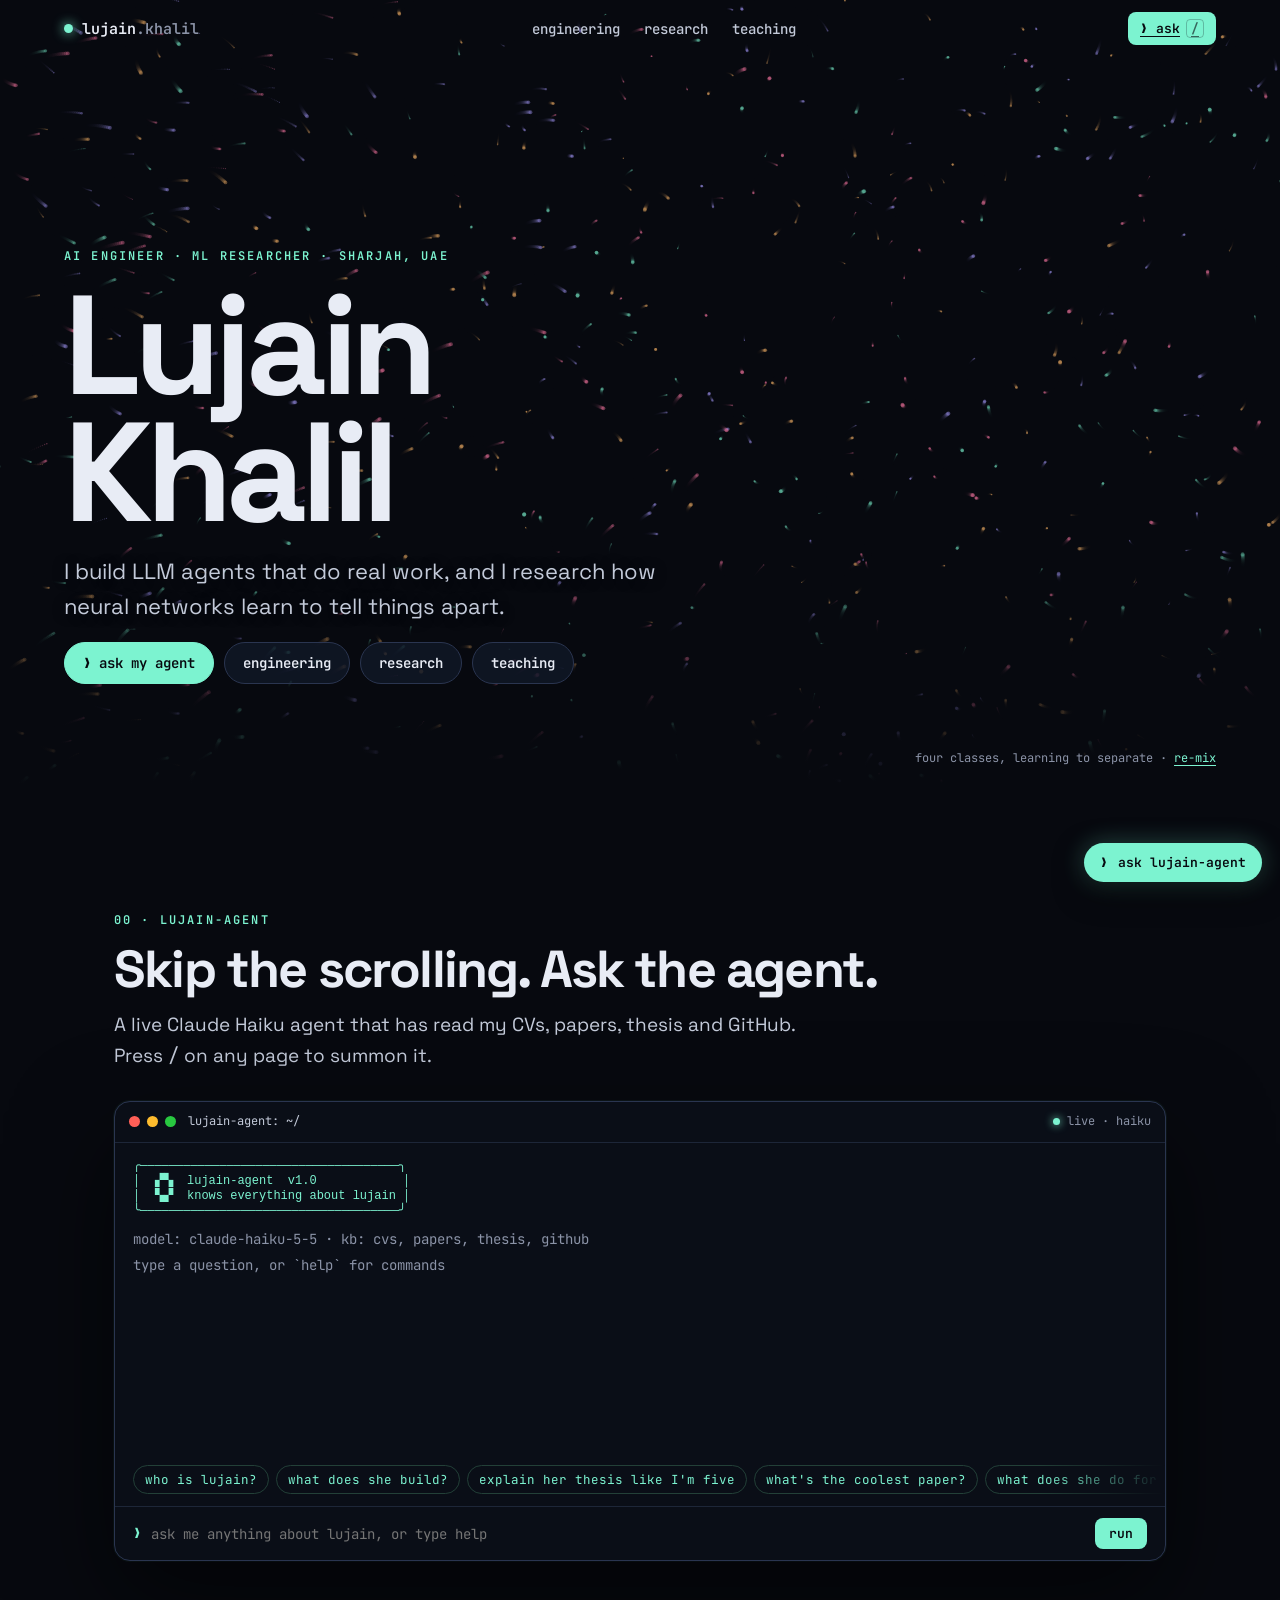
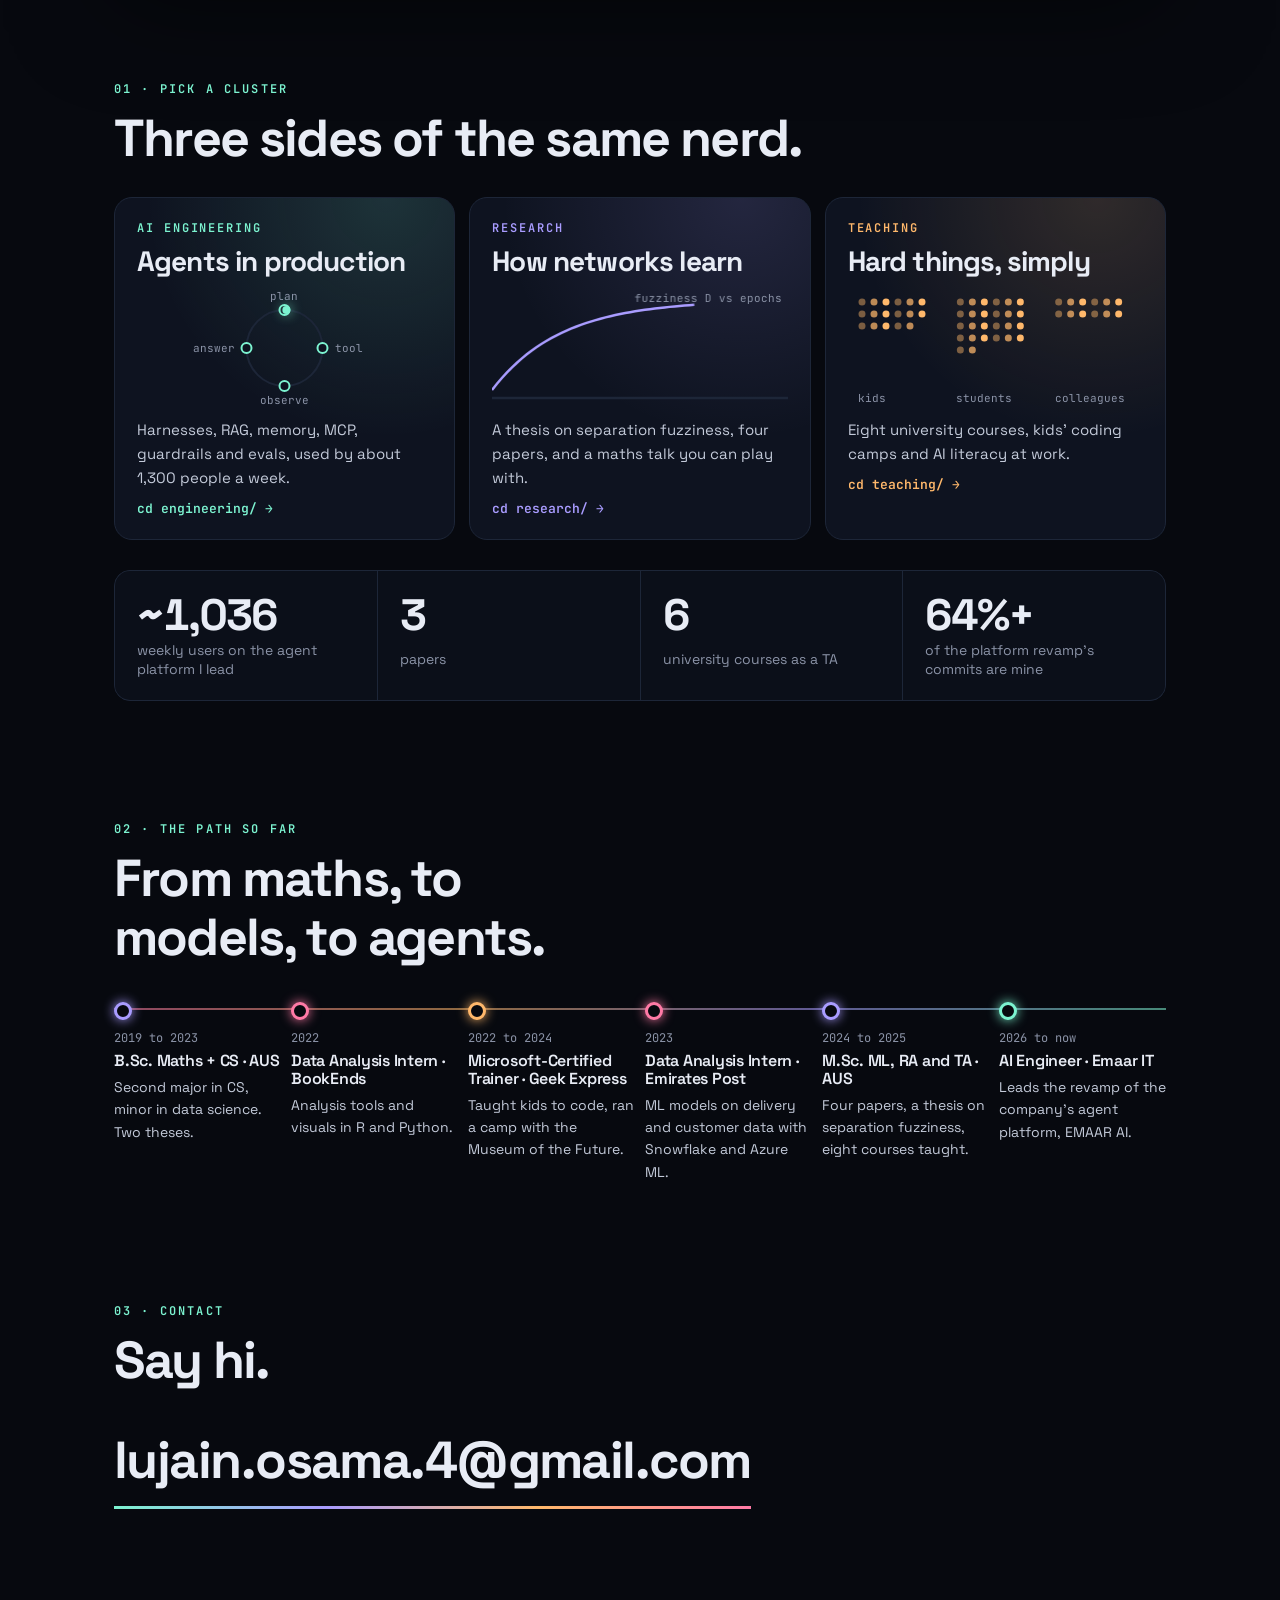
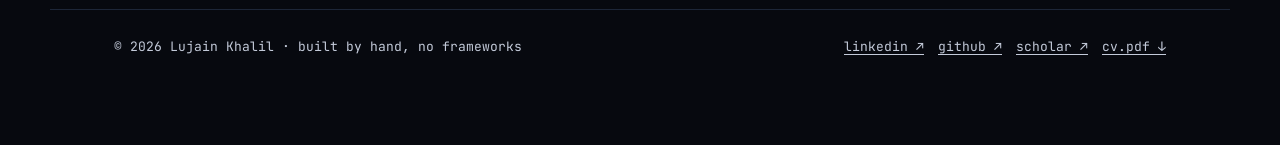
==== index.html @ 02c0c8ea "Initial commit" ====
<!doctype html>
<html lang="en" class="no-js">
<head>
<meta charset="utf-8">
<meta name="viewport" content="width=device-width,initial-scale=1,viewport-fit=cover">
<title>Lujain Khalil · AI Engineer and ML Researcher</title>
<meta name="description" content="Lujain Khalil builds LLM agents and researches how neural networks learn. Ask her terminal agent anything.">
<meta name="author" content="Lujain Khalil">
<meta name="theme-color" content="#07090f">
<link rel="canonical" href="https://lujain-khalil.github.io/">
<meta property="og:type" content="website">
<meta property="og:title" content="Lujain Khalil · AI Engineer and ML Researcher">
<meta property="og:description" content="She builds LLM agents and researches how neural networks learn to separate what they see.">
<meta property="og:url" content="https://lujain-khalil.github.io/">
<meta property="og:image" content="https://lujain-khalil.github.io/assets/img/og.png">
<meta property="og:image:width" content="1200"><meta property="og:image:height" content="630">
<meta name="twitter:card" content="summary_large_image">
<link rel="icon" href="assets/img/favicon.svg" type="image/svg+xml">
<link rel="preconnect" href="https://fonts.googleapis.com"><link rel="preconnect" href="https://fonts.gstatic.com" crossorigin>
<link rel="stylesheet" href="https://fonts.googleapis.com/css2?family=Space+Grotesk:wght@400;500;600;700&family=JetBrains+Mono:wght@400;500;600&display=swap">
<link rel="stylesheet" href="assets/css/site.css?v=5">
<script>document.documentElement.classList.replace('no-js','js')</script>
<script type="application/ld+json">{"@context":"https://schema.org","@type":"Person","name":"Lujain Khalil","jobTitle":"AI Engineer","url":"https://lujain-khalil.github.io/","email":"mailto:lujain.osama.4@gmail.com","alumniOf":"American University of Sharjah","sameAs":["https://www.linkedin.com/in/lujain-khalil","https://github.com/lujain-khalil","https://scholar.google.com/citations?user=BgLz9McAAAAJ"]}</script>
</head>
<body class="p-home" data-root="./">
<a class="skip" href="#main">Skip to content</a>
<header class="nav">
  <a class="brand" href="./"><span class="dot" aria-hidden="true"></span><span>lujain<span class="muted">.khalil</span></span></a>
  <nav aria-label="Pages"><ul>
    <li><a class="nl" href="engineering/">engineering</a></li>
    <li><a class="nl" href="research/">research</a></li>
    <li><a class="nl" href="teaching/">teaching</a></li>
  </ul></nav>
  <a class="nav-ask" href="#agent" data-open-agent>❯ ask<kbd>/</kbd></a>
</header>

<main id="main">
<section class="hero" aria-labelledby="h">
  <canvas id="latent" aria-hidden="true"></canvas>
  <div class="cluster-labels" aria-hidden="true">
    <a href="engineering/" tabindex="-1" data-c="0" class="cl c0">agents &amp; LLM systems</a>
    <a href="research/" tabindex="-1" data-c="1" class="cl c1">research</a>
    <a href="teaching/" tabindex="-1" data-c="2" class="cl c2">teaching</a>
    <a href="#path" tabindex="-1" data-c="3" class="cl c3">data &amp; analytics</a>
  </div>
  <div class="hero-copy">
    <p class="kicker">AI Engineer · ML Researcher · Sharjah, UAE</p>
    <h1 id="h">Lujain<br>Khalil</h1>
    <p class="lede">I build LLM agents that do real work, and I research how neural networks learn to tell things apart.</p>
    <div class="ctas">
      <a class="btn primary" href="#agent" data-open-agent>❯ ask my agent</a>
      <a class="btn" href="engineering/">engineering</a>
      <a class="btn" href="research/">research</a>
      <a class="btn" href="teaching/">teaching</a>
    </div>
  </div>
  <p class="hero-hint" aria-hidden="true"><span class="hint-desktop">four classes, learning to separate · </span><button type="button" id="remix">re-mix</button></p>
</section>

<section class="section" id="agent" aria-labelledby="agent-h">
  <div class="head">
    <p class="kicker">00 · lujain-agent</p>
    <h2 id="agent-h">Skip the scrolling. Ask the agent.</h2>
    <p class="sub">A live Claude Haiku agent that has read my CVs, papers, thesis and GitHub. Press <span class="mono">/</span> on any page to summon it.</p>
  </div>
  <div class="home-term"><div data-agent>
    <div class="term-log"><p class="t-dim noscript-msg">The agent needs JavaScript. Everything it knows is also on these pages.</p></div>
  </div></div>
</section>

<section class="section" aria-labelledby="where-h">
  <div class="head"><p class="kicker">01 · Pick a cluster</p><h2 id="where-h">Three sides of the same nerd.</h2></div>
  <div class="portals">
    <a class="portal" href="engineering/">
      <span class="pk">AI engineering</span>
      <h3>Agents in production</h3>
      <canvas data-mini="loop" aria-hidden="true"></canvas>
      <p>Harnesses, RAG, memory, MCP, guardrails and evals, used by about 1,300 people a week.</p>
      <span class="go">cd engineering/ →</span>
    </a>
    <a class="portal p1" href="research/">
      <span class="pk">Research</span>
      <h3>How networks learn</h3>
      <canvas data-mini="decay" aria-hidden="true"></canvas>
      <p>A thesis on separation fuzziness, four papers, and a maths talk you can play with.</p>
      <span class="go">cd research/ →</span>
    </a>
    <a class="portal p2" href="teaching/">
      <span class="pk">Teaching</span>
      <h3>Hard things, simply</h3>
      <canvas data-mini="dots" aria-hidden="true"></canvas>
      <p>Eight university courses, kids' coding camps and AI literacy at work.</p>
      <span class="go">cd teaching/ →</span>
    </a>
  </div>
  <div class="stat-strip" aria-label="At a glance">
    <div><b data-count="1300" data-prefix="~">~1,300</b><span>weekly users on the agent platform I lead</span></div>
    <div><b data-count="4">4</b><span>papers</span></div>
    <div><b data-count="8">8</b><span>university courses as a TA</span></div>
    <div><b data-count="80" data-suffix="%+">80%+</b><span>of the platform revamp's commits are mine</span></div>
  </div>
</section>

<section class="section" id="path" aria-labelledby="path-h">
  <div class="head"><p class="kicker">02 · The path so far</p><h2 id="path-h">From maths, to models, to agents.</h2></div>
  <ol class="path">
    <li class="step" style="--sc:var(--c1)"><span class="when">2019 to 2023</span><h3>B.Sc. Maths + CS · AUS</h3><p>Second major in CS, minor in data science. Two theses.</p></li>
    <li class="step" style="--sc:var(--c3)"><span class="when">2022</span><h3>Data Analysis Intern · BookEnds</h3><p>Analysis tools and visuals in R and Python.</p></li>
    <li class="step" style="--sc:var(--c2)"><span class="when">2022 to 2024</span><h3>Microsoft-Certified Trainer · Geek Express</h3><p>Taught kids to code, ran a camp with the Museum of the Future.</p></li>
    <li class="step" style="--sc:var(--c3)"><span class="when">2023</span><h3>Data Analysis Intern · Emirates Post</h3><p>ML models on delivery and customer data with Snowflake and Azure ML.</p></li>
    <li class="step" style="--sc:var(--c1)"><span class="when">2024 to 2025</span><h3>M.Sc. ML, RA and TA · AUS</h3><p>Four papers, a thesis on separation fuzziness, eight courses taught.</p></li>
    <li class="step" style="--sc:var(--c0)"><span class="when">2026 to now</span><h3>AI Engineer · Emaar IT</h3><p>Leads the revamp of the company's agent platform, EMAAR AI.</p></li>
  </ol>
</section>

<section class="section" id="contact" aria-labelledby="c-h">
  <div class="head"><p class="kicker">03 · Contact</p><h2 id="c-h">Say hi.</h2></div>
  <a class="contact-big" href="mailto:lujain.osama.4@gmail.com">lujain.osama.4@gmail.com</a>
</section>
</main>

<footer class="foot">
  <span>© 2026 Lujain Khalil · built by hand, no frameworks</span>
  <ul>
    <li><a href="https://www.linkedin.com/in/lujain-khalil" target="_blank" rel="noopener">linkedin ↗</a></li>
    <li><a href="https://github.com/lujain-khalil" target="_blank" rel="noopener">github ↗</a></li>
    <li><a href="https://scholar.google.com/citations?user=BgLz9McAAAAJ&amp;hl=en" target="_blank" rel="noopener">scholar ↗</a></li>
    <li><a href="cv/Lujain-Khalil-CV.pdf" download>cv.pdf ↓</a></li>
  </ul>
</footer>

<script src="assets/js/config.js?v=5"></script>
<script src="assets/js/core.js?v=5" defer></script>
<script src="assets/js/latent.js?v=5" defer></script>
<script src="assets/js/home.js?v=5" defer></script>
<script src="assets/js/agent.js?v=5" defer></script>
</body>
</html>
---- assets/css/site.css ----
/* Lujain Khalil portfolio. Dark latent-space theme, shared by all pages. */
:root {
  --bg: #07090f; --bg-2: #0b0f19; --panel: #0e1320; --panel-2: #121a2b;
  --line: #1d2638; --line-2: #2a3550;
  --ink: #e8ecf5; --ink-2: #c3cad9; --muted: #8b93a7;
  --c0: #7cf3d0; /* agents / engineering */
  --c1: #a99cff; /* research */
  --c2: #ffb86b; /* teaching */
  --c3: #ff7aa6; /* data */
  --display: "Space Grotesk", system-ui, -apple-system, "Segoe UI", sans-serif;
  --mono: "JetBrains Mono", ui-monospace, Menlo, Consolas, monospace;
  --gutter: max(16px, 5vw); --maxw: 1180px; --radius: 14px;
  --accent: var(--c0);
  color-scheme: dark;
}
body.p-research { --accent: var(--c1) }
body.p-teaching { --accent: var(--c2) }

* { box-sizing: border-box }
html { scroll-behavior: smooth; scroll-padding-top: 76px; -webkit-text-size-adjust: 100% }
body { margin: 0; background: var(--bg); color: var(--ink); font: 17px/1.6 var(--display); overflow-x: hidden }
img, canvas, svg { max-width: 100% }
a { color: var(--accent); text-underline-offset: 3px }
a:hover { color: #fff }
:focus-visible { outline: 2px solid var(--accent); outline-offset: 3px; border-radius: 4px }
h1, h2, h3, h4 { line-height: 1.12; margin: 0; letter-spacing: -0.015em }
p { margin: 0 }
ul, ol { margin: 0; padding: 0 }
.muted { color: var(--muted) }
.mono { font-family: var(--mono) }
.sr-only { position: absolute; width: 1px; height: 1px; overflow: hidden; clip: rect(0 0 0 0); white-space: nowrap }
.skip { position: absolute; left: -9999px; top: 8px; z-index: 200; background: var(--accent); color: var(--bg); padding: 8px 14px; border-radius: 8px; font-weight: 600 }
.skip:focus { left: 12px }
.c0 { color: var(--c0) } .c1 { color: var(--c1) } .c2 { color: var(--c2) } .c3 { color: var(--c3) }

/* ---------- nav ---------- */
.nav { position: fixed; inset: 0 0 auto; z-index: 60; display: flex; align-items: center; justify-content: space-between; gap: 14px;
  padding: 12px var(--gutter); border-bottom: 1px solid transparent; transition: background .3s, border-color .3s }
.nav.scrolled, .nav.solid { background: rgba(7, 9, 15, .84); backdrop-filter: blur(12px); -webkit-backdrop-filter: blur(12px); border-bottom-color: var(--line) }
.brand { font: 600 15px var(--mono); color: var(--ink); text-decoration: none; display: flex; align-items: center; gap: 9px; white-space: nowrap }
.brand .dot { width: 9px; height: 9px; border-radius: 50%; background: var(--accent); box-shadow: 0 0 12px var(--accent) }
.nav nav { min-width: 0; flex: 1 1 auto; display: flex; justify-content: center }
.nav ul { list-style: none; display: flex; gap: 4px; align-items: center; min-width: 0 }
.nav a.nl { font: 500 14px var(--mono); color: var(--ink-2); text-decoration: none; padding: 7px 10px; border-radius: 8px; white-space: nowrap }
.nav a.nl:hover { color: var(--ink); background: var(--panel-2) }
.nav a.nl[aria-current="page"] { color: var(--ink); background: var(--panel-2); box-shadow: inset 0 -2px 0 var(--accent) }
.nav-ask { font: 600 13px var(--mono); color: var(--bg); background: var(--c0); border: 0; border-radius: 8px; padding: 8px 12px; cursor: pointer; white-space: nowrap }
.nav-ask:hover { background: #fff }
.nav-ask kbd { font: inherit; opacity: .6; margin-left: 6px; border: 1px solid rgba(7, 9, 15, .4); border-radius: 4px; padding: 0 4px }
@media (max-width: 760px) {
  .nav { gap: 8px; padding-inline: 12px }
  .nav ul { overflow-x: auto; scrollbar-width: none; mask-image: linear-gradient(90deg, #000 85%, transparent); -webkit-mask-image: linear-gradient(90deg, #000 85%, transparent); padding-right: 14px }
  .nav ul::-webkit-scrollbar { display: none }
  .nav a.nl { padding: 7px 5px; font-size: 13px }
  .nav ul { gap: 0 }
  .brand .muted { display: none }
}
@media (max-width: 400px) {
  .brand > span:not(.dot) { display: none }
  .nav-ask kbd { display: none }
}

/* ---------- layout ---------- */
.wrap { max-width: var(--maxw); margin: 0 auto; padding: 0 var(--gutter) }
.section { max-width: var(--maxw); margin: 0 auto; padding: clamp(72px, 10vw, 120px) var(--gutter) 0; display: grid; grid-template-columns: minmax(0, 1fr); gap: 30px }
.kicker { font: 600 12px var(--mono); letter-spacing: .18em; text-transform: uppercase; color: var(--accent) }
.section h2 { font-size: clamp(30px, 4.6vw, 52px); font-weight: 700; letter-spacing: -0.035em; text-wrap: balance }
.sub { color: var(--ink-2); font-size: clamp(16px, 1.6vw, 19px); max-width: 60ch }
.head { display: grid; gap: 12px; max-width: 780px }
.card { background: var(--panel); border: 1px solid var(--line); border-radius: var(--radius); padding: 20px; display: grid; gap: 10px; align-content: start }
.card h3 { font-size: 19px; font-weight: 600 }
.card p { color: var(--ink-2); font-size: 15.5px }
.grid { display: grid; gap: 14px; grid-template-columns: repeat(auto-fit, minmax(min(260px, 100%), 1fr)) }
.tags { display: flex; flex-wrap: wrap; gap: 6px }
.tags span { font: 12px var(--mono); padding: 3px 9px; border-radius: 999px; background: var(--panel-2); color: var(--ink-2); border: 1px solid var(--line) }
.btn { display: inline-flex; align-items: center; gap: 8px; font: 600 14px var(--mono); padding: 11px 18px; border-radius: 999px; text-decoration: none; color: var(--ink);
  background: rgba(18, 26, 43, .7); border: 1px solid var(--line-2); transition: transform .15s, background .15s, color .15s; cursor: pointer }
.btn:hover { transform: translateY(-1px); background: var(--panel-2); color: #fff }
.btn.primary { background: var(--accent); border-color: var(--accent); color: var(--bg) }
.btn.primary:hover { background: #fff; border-color: #fff }
.linkline { font: 13px var(--mono) }
.note { font: 12px var(--mono); color: var(--muted) }

/* ---------- page header (inner pages) ---------- */
.phead { position: relative; padding: 140px var(--gutter) 10px; max-width: var(--maxw); margin: 0 auto; display: grid; gap: 16px }
.phead h1 { font-size: clamp(44px, 8vw, 104px); line-height: .92; letter-spacing: -0.045em }
.phead .lede { font-size: clamp(17px, 1.8vw, 21px); color: var(--ink-2); max-width: 54ch }
.phead .ctx { font: 13px var(--mono); color: var(--muted); display: flex; flex-wrap: wrap; gap: 6px 16px }
.phead .ctx b { color: var(--ink); font-weight: 500 }

/* ---------- home hero ---------- */
.hero { position: relative; min-height: 88svh; display: grid; align-content: end; padding: 120px var(--gutter) 12vh; overflow: hidden; isolation: isolate }
#latent { position: absolute; inset: 0; width: 100%; height: 100%; z-index: -1 }
.hero::after { content: ""; position: absolute; inset: auto 0 0; height: 30vh; z-index: -1; background: linear-gradient(transparent, var(--bg)); pointer-events: none }
.hero-copy { max-width: 760px; display: grid; gap: 18px; position: relative }
.hero h1 { font-size: clamp(56px, 11vw, 148px); line-height: .9; letter-spacing: -0.045em; font-weight: 700 }
.hero .lede { font-size: clamp(18px, 2vw, 22px); color: var(--ink-2); max-width: 44ch; text-shadow: 0 1px 12px var(--bg) }
.ctas { display: flex; flex-wrap: wrap; gap: 10px }
.cluster-labels { position: absolute; inset: 0; pointer-events: none; z-index: 0 }
.cl { text-decoration: none; position: absolute; font: 600 11px var(--mono); letter-spacing: .14em; text-transform: uppercase; opacity: 0; transform: translate(-50%, -50%);
  transition: opacity 1.2s; white-space: nowrap; padding: 3px 8px; border-radius: 999px; background: rgba(7, 9, 15, .55); pointer-events: none }
.cl.show { opacity: 1; pointer-events: auto }
.cl:hover { background: rgba(7, 9, 15, .9); box-shadow: 0 0 0 1px currentColor }
.hero-hint { position: absolute; right: var(--gutter); bottom: 26px; font: 12px var(--mono); color: var(--muted); display: none; text-align: right }
.js .hero-hint { display: block }
.hero-hint button { font: inherit; color: var(--c0); background: none; border: 0; padding: 0; cursor: pointer; text-decoration: underline; text-underline-offset: 3px }
@media (max-width: 760px) { .hero { min-height: 100svh; padding-bottom: 8vh } .hint-desktop { display: none } }
@media (prefers-reduced-motion: reduce) { .hint-desktop { display: none } }

/* ---------- portals (home) ---------- */
.portals { display: grid; grid-template-columns: repeat(3, minmax(0, 1fr)); gap: 14px }
@media (max-width: 900px) { .portals { grid-template-columns: minmax(0, 1fr) } }
.portal { --pc: var(--c0); position: relative; display: grid; gap: 10px; align-content: start; padding: 22px; border-radius: 18px; text-decoration: none; color: var(--ink);
  background: radial-gradient(circle at 80% 0%, color-mix(in srgb, var(--pc) 14%, transparent), transparent 55%), var(--panel); border: 1px solid var(--line);
  transition: transform .2s, border-color .2s; overflow: hidden; min-height: 300px }
.portal:hover { transform: translateY(-3px); border-color: var(--pc); color: var(--ink) }
.portal .pk { font: 600 12px var(--mono); letter-spacing: .16em; text-transform: uppercase; color: var(--pc) }
.portal h3 { font-size: 28px; letter-spacing: -0.03em }
.portal p { color: var(--ink-2); font-size: 15px }
.portal .go { font: 600 13px var(--mono); color: var(--pc); margin-top: auto }
.portal canvas { width: 100%; height: 120px; display: block }
.portal.p1 { --pc: var(--c1) } .portal.p2 { --pc: var(--c2) }

/* ---------- path timeline (home) ---------- */
.path { position: relative; display: grid; grid-template-columns: repeat(6, minmax(0, 1fr)); gap: 10px; padding-top: 34px }
.path::before { content: ""; position: absolute; left: 0; right: 0; top: 12px; height: 2px; background: linear-gradient(90deg, var(--c3), var(--c2), var(--c1), var(--c0)); opacity: .55 }
.step { position: relative; display: grid; gap: 6px; align-content: start }
.step::before { content: ""; position: absolute; top: -28px; left: 0; width: 12px; height: 12px; border-radius: 50%; background: var(--bg); border: 3px solid var(--sc, var(--c0)); box-shadow: 0 0 12px var(--sc, var(--c0)) }
.step .when { font: 12px var(--mono); color: var(--muted) }
.step h3 { font-size: 16px; font-weight: 600 }
.step p { font-size: 14px; color: var(--ink-2) }
@media (max-width: 900px) {
  .path { grid-template-columns: minmax(0, 1fr); padding: 0 0 0 26px; gap: 22px }
  .path::before { left: 5px; right: auto; top: 6px; bottom: 6px; width: 2px; height: auto; background: linear-gradient(var(--c0), var(--c1), var(--c2), var(--c3)) }
  .step::before { top: 4px; left: -26px }
}

/* ---------- big numbers / viz ---------- */
.nums { display: grid; grid-template-columns: repeat(3, minmax(0, 1fr)); gap: 14px }
@media (max-width: 900px) { .nums { grid-template-columns: repeat(2, minmax(0, 1fr)) } }
@media (max-width: 520px) { .nums { grid-template-columns: minmax(0, 1fr) } }
.num { background: var(--panel); border: 1px solid var(--line); border-radius: 16px; padding: 18px; display: grid; gap: 10px; align-content: start; min-height: 230px }
.num .big { font-size: clamp(40px, 5vw, 58px); font-weight: 700; letter-spacing: -0.04em; line-height: 1; font-variant-numeric: tabular-nums }
.num .lbl { color: var(--ink-2); font-size: 15px; line-height: 1.35 }
.num canvas, .num svg { width: 100%; height: 96px; display: block }
.stat-strip { display: grid; grid-template-columns: repeat(4, minmax(0, 1fr)); gap: 1px; background: var(--line); border: 1px solid var(--line); border-radius: 16px; overflow: hidden }
.stat-strip > div { background: var(--bg-2); padding: 22px; display: grid; gap: 4px }
.stat-strip b { font-size: clamp(30px, 4vw, 44px); letter-spacing: -0.03em; line-height: 1; font-variant-numeric: tabular-nums }
.stat-strip span { color: var(--muted); font-size: 14px; line-height: 1.35 }
@media (max-width: 760px) { .stat-strip { grid-template-columns: repeat(2, minmax(0, 1fr)) } .stat-strip > div { padding: 16px } }

/* ---------- architecture (engineering) ---------- */
.arch { display: grid; grid-template-columns: minmax(0, 1.25fr) minmax(0, 1fr); gap: 20px; align-items: start }
@media (max-width: 900px) { .arch { grid-template-columns: minmax(0, 1fr) } }
.arch-diagram { position: relative; display: grid; grid-template-columns: minmax(0, 1fr) 160px; gap: 30px 26px; padding: 22px; border: 1px solid var(--line); border-radius: var(--radius);
  background: radial-gradient(circle at 30% 20%, rgba(124, 243, 208, .07), transparent 60%), var(--bg-2);
  grid-template-areas: "label label" "user side" "guard side" "harness side" "tools side" "models side" }
.lane-label { grid-area: label; font: 11px var(--mono); color: var(--muted); letter-spacing: .14em; text-transform: uppercase }
.node { font: 500 14.5px/1.3 var(--display); color: var(--ink); text-align: left; background: var(--panel); border: 1px solid var(--line-2); border-radius: 10px;
  padding: 12px 14px; cursor: pointer; position: relative; z-index: 1; transition: border-color .15s, background .15s, box-shadow .2s, transform .15s; display: grid; gap: 4px }
.node:hover { border-color: var(--c0); transform: translateY(-1px) }
.node[aria-pressed="true"] { border-color: var(--c0); background: #0f2522; box-shadow: 0 0 0 1px var(--c0), 0 0 28px rgba(124, 243, 208, .18) }
.node .nk { font: 600 10.5px var(--mono); color: var(--muted); letter-spacing: .1em }
.node small { font: 12px var(--mono); color: var(--muted) }
.n-user { grid-area: user } .n-guard { grid-area: guard } .n-models { grid-area: models }
.n-harness { grid-area: harness; padding: 18px 16px; border-color: rgba(124, 243, 208, .35); font-size: 18px; font-weight: 600 }
.tools { grid-area: tools; display: grid; grid-template-columns: repeat(2, minmax(0, 1fr)); gap: 14px; position: relative; z-index: 1 }
.side { grid-area: side; display: grid; gap: 10px; align-content: center; border-left: 1px dashed var(--line-2); padding-left: 12px; position: relative; z-index: 1 }
@media (max-width: 560px) {
  .arch-diagram { grid-template-columns: minmax(0, 1fr); grid-template-areas: "label" "user" "guard" "harness" "tools" "models" "side"; padding: 14px; gap: 26px }
  .side { border-left: 0; border-top: 1px dashed var(--line-2); padding: 12px 0 0; grid-template-columns: 1fr 1fr }
}
.arch-wires { position: absolute; inset: 0; width: 100%; height: 100%; pointer-events: none; overflow: visible }
.wire { fill: none; stroke: var(--line-2); stroke-width: 1.5; transition: stroke .3s }
.wire.dashed { stroke-dasharray: 4 5 }
.wire.hot { stroke: var(--c0); stroke-dasharray: 6 8; animation: flow .9s linear infinite; filter: drop-shadow(0 0 4px rgba(124, 243, 208, .6)) }
@keyframes flow { to { stroke-dashoffset: -14 } }
.arch-panel { display: grid; gap: 12px }
.node-detail { background: var(--panel); border: 1px solid var(--line); border-radius: var(--radius); padding: 20px; display: grid; gap: 10px }
.node-detail h3 { font-size: 20px; color: var(--c0) }
.node-detail p { color: var(--ink-2); font-size: 15.5px }
.node-detail .fig { font: 13px/1.6 var(--mono); color: var(--ink); border-top: 1px dashed var(--line-2); padding-top: 10px }
.js .node-detail { display: none }
.js .node-detail.active { display: grid; animation: fadeUp .35s ease }
.js .arch-panel { position: sticky; top: 84px }
@keyframes fadeUp { from { opacity: 0; transform: translateY(6px) } to { opacity: 1; transform: none } }

/* ---------- trace (engineering) ---------- */
.trace { background: #0a0e17; border: 1px solid var(--line-2); border-radius: 14px; font: 13px/1.75 var(--mono); padding: 16px 18px; min-height: 290px; overflow: hidden }
.trace .row { display: grid; opacity: 1; grid-template-columns: 62px 96px minmax(0, 1fr); gap: 10px; transition: opacity .35s, transform .35s }
.js .trace .row { opacity: 0; transform: translateX(-6px) }
.js .trace .row.on { opacity: 1; transform: none }
.trace .t { color: var(--muted) } .trace .k { font-weight: 600 } .trace .v { color: var(--ink-2); overflow-wrap: anywhere }
@media (max-width: 560px) { .trace .row { grid-template-columns: 52px minmax(0, 1fr) } .trace .t { display: none } }

/* ---------- research ---------- */
.formula { font: 500 clamp(22px, 3.4vw, 40px) var(--mono); letter-spacing: -0.02em; color: var(--ink); display: flex; flex-wrap: wrap; align-items: baseline; gap: 6px 10px }
.card .formula { font-size: clamp(22px, 3.4vw, 40px); color: var(--ink) }
.formula sub { font-size: .5em } .formula sup { font-size: .5em }
.formula .w { color: var(--c2) } .formula .b { color: var(--c0) }
.legend-row { display: flex; flex-wrap: wrap; gap: 8px 22px; font: 13px var(--mono); color: var(--muted) }
.legend-row i { display: inline-block; width: 10px; height: 10px; border-radius: 3px; margin-right: 7px; vertical-align: -1px }
.lab { display: grid; grid-template-columns: minmax(0, 1fr) minmax(0, 1fr); gap: 16px; background: var(--bg-2); border: 1px solid var(--line); border-radius: 20px; padding: clamp(14px, 2.4vw, 26px) }
@media (max-width: 900px) { .lab { grid-template-columns: minmax(0, 1fr) } }
.lab canvas { width: 100%; height: auto; display: block; background: var(--panel); border: 1px solid var(--line); border-radius: 12px }
.seg { display: flex; flex-wrap: wrap; gap: 6px }
.seg button { font: 12.5px var(--mono); color: var(--ink-2); background: var(--panel); border: 1px solid var(--line-2); border-radius: 999px; padding: 6px 11px; cursor: pointer }
.seg button[aria-pressed="true"] { background: var(--c1); color: var(--bg); border-color: var(--c1) }
.ctrl { display: grid; gap: 6px; font: 13px var(--mono); color: var(--muted) }
.ctrl input[type=range] { width: 100%; accent-color: var(--c1) }
.readout { display: flex; gap: 22px; flex-wrap: wrap; font: 13px var(--mono); color: var(--muted) }
.readout b { display: block; font: 600 26px var(--display); color: var(--ink); font-variant-numeric: tabular-nums }
.three { display: grid; grid-template-columns: repeat(3, minmax(0, 1fr)); gap: 14px }
@media (max-width: 900px) { .three { grid-template-columns: minmax(0, 1fr) } }
.vizcard { background: var(--panel); border: 1px solid var(--line); border-radius: 16px; padding: 18px; display: grid; gap: 12px; align-content: start }
.vizcard h3 { font-size: 18px }
.vizcard p { color: var(--ink-2); font-size: 15px }
.vizcard svg, .vizcard canvas { width: 100%; height: auto; display: block }

.paper { display: grid; grid-template-columns: minmax(0, 1fr) minmax(0, 1.05fr); gap: 26px; align-items: center; padding: 28px 0; border-top: 1px solid var(--line) }
.paper:nth-of-type(even) { grid-template-columns: minmax(0, 1.05fr) minmax(0, 1fr) }
.paper:nth-of-type(even) .pv { order: -1 }
@media (max-width: 900px) { .paper, .paper:nth-of-type(even) { grid-template-columns: minmax(0, 1fr) } .paper:nth-of-type(even) .pv { order: 0 } }
.paper .meta { font: 13px var(--mono); color: var(--muted); display: flex; flex-wrap: wrap; gap: 4px 14px }
.paper .meta .venue { color: var(--c1); font-weight: 600 }
.paper h3 { font-size: clamp(21px, 2.4vw, 27px); text-wrap: balance }
.paper h3 a { color: var(--ink); text-decoration: none }
.paper h3 a:hover { color: var(--c1) }
.paper .authors { font-size: 14px; color: var(--muted) }
.paper .authors b { color: var(--ink) }
.paper .one { color: var(--ink-2) }
.paper .pt { display: grid; gap: 12px }
.pv { background: var(--panel); border: 1px solid var(--line); border-radius: 16px; padding: 16px; display: grid; gap: 10px }
.pv svg, .pv canvas { width: 100%; height: auto; display: block }
.pills { display: flex; flex-wrap: wrap; gap: 8px }
.pill { font: 600 13px var(--mono); padding: 6px 10px; border-radius: 8px; background: var(--panel-2); border: 1px solid var(--line-2) }
.pill b { color: var(--accent); font-weight: 700 }
.kap { display: grid; gap: 14px }
.kap-in { display: flex; gap: 10px; flex-wrap: wrap; align-items: center }
.kap-in input { font: 600 26px var(--mono); width: 6.2ch; letter-spacing: .12em; background: var(--panel); color: var(--ink); border: 1px solid var(--line-2); border-radius: 10px; padding: 8px 12px }
.kap-steps { display: grid; gap: 6px; font: 15px/1.5 var(--mono); min-height: 120px }
.kap-steps div { transition: opacity .3s, transform .3s }
.js .kap-steps div { opacity: 0; transform: translateY(4px) }
.js .kap-steps div.on { opacity: 1; transform: none }
.kap-steps .fix { color: var(--c1); font-weight: 600 }
.edu { display: grid; grid-template-columns: repeat(2, minmax(0, 1fr)); gap: 14px }
@media (max-width: 760px) { .edu { grid-template-columns: minmax(0, 1fr) } }

/* ---------- teaching ---------- */
.aud { display: grid; grid-template-columns: repeat(3, minmax(0, 1fr)); gap: 14px }
@media (max-width: 900px) { .aud { grid-template-columns: minmax(0, 1fr) } }
.aud .card { min-height: 220px; position: relative; overflow: hidden }
.aud .big { font-size: 56px; font-weight: 700; letter-spacing: -0.04em; line-height: 1; color: var(--c2) }
.coursemap { display: grid; grid-template-columns: repeat(4, minmax(0, 1fr)); gap: 10px }
@media (max-width: 900px) { .coursemap { grid-template-columns: repeat(2, minmax(0, 1fr)) } }
.course { --cc: var(--c2); background: var(--panel); border: 1px solid var(--line); border-radius: 12px; padding: 14px; display: grid; gap: 8px; align-content: start; min-height: 120px; position: relative; overflow: hidden }
.course::before { content: ""; position: absolute; inset: 0 auto 0 0; width: 3px; background: var(--cc) }
.course .ci { font: 600 11px var(--mono); color: var(--cc); letter-spacing: .1em; text-transform: uppercase }
.course h3 { font-size: 16px; font-weight: 600 }
.course.ai { --cc: var(--c0) } .course.sys { --cc: var(--c1) }
.lead { display: grid; grid-template-columns: repeat(3, minmax(0, 1fr)); gap: 14px }
@media (max-width: 900px) { .lead { grid-template-columns: minmax(0, 1fr) } }
.asl { font: 600 34px var(--mono); letter-spacing: .3em; color: var(--c2) }

/* ---------- terminal agent ---------- */
.term { width: 100%; background: #0a0e17; border: 1px solid var(--line-2); border-radius: 16px; overflow: hidden; display: flex; flex-direction: column;
  box-shadow: 0 40px 100px rgba(0, 0, 0, .55), 0 0 0 1px rgba(124, 243, 208, .05); font: 14px/1.65 var(--mono) }
.term-bar { display: flex; align-items: center; gap: 12px; padding: 10px 14px; border-bottom: 1px solid var(--line); font-size: 12px; color: var(--ink-2); white-space: nowrap }
.term-bar .stat { margin-left: auto; color: var(--muted); display: flex; align-items: center; gap: 7px }
.term-bar .led { width: 7px; height: 7px; border-radius: 50%; background: var(--muted) }
.term-bar .led.live { background: var(--c0); box-shadow: 0 0 8px var(--c0) }
.term-bar .x { font: 600 16px var(--mono); background: none; border: 0; color: var(--muted); cursor: pointer; padding: 0 4px }
.term-bar .x:hover { color: var(--ink) }
.lights { display: flex; gap: 7px }
.lights i { width: 11px; height: 11px; border-radius: 50% ; background: #ff5f57 } .lights i:nth-child(2) { background: #febc2e } .lights i:nth-child(3) { background: #28c840 }
@media (max-width: 420px) { .term-bar .ttl { display: none } }
.term-log { padding: 16px 18px; flex: 1; min-height: 240px; overflow-y: auto; display: grid; gap: 3px; align-content: start; overscroll-behavior: contain }
.term-log p { white-space: pre-wrap; overflow-wrap: anywhere }
.t-dim { color: var(--muted) } .t-you { color: var(--c1) } .t-tool { color: var(--c2) } .t-ok { color: var(--c0) } .t-say { color: var(--ink) } .t-err { color: var(--c3) }
.t-say a { color: var(--c0) }
.ascii { color: var(--c0); font-size: 12px; line-height: 1.25; white-space: pre; overflow: hidden; margin: 0 0 6px }
@media (max-width: 400px) { .ascii { font-size: 10px } }
.caret::after { content: ""; display: inline-block; width: 8px; height: 15px; background: var(--c0); vertical-align: -2px; margin-left: 2px; animation: blink 1s steps(1) infinite }
@keyframes blink { 50% { opacity: 0 } }
.term-chips { display: flex; flex-wrap: nowrap; gap: 7px; padding: 0 18px 12px; overflow-x: auto; scrollbar-width: none; mask-image: linear-gradient(90deg, #000 88%, transparent); -webkit-mask-image: linear-gradient(90deg, #000 88%, transparent) }
.term-chips::-webkit-scrollbar { display: none }
.term-chips button { flex: none }
.term-chips button { font: 12.5px var(--mono); background: transparent; color: var(--c0); border: 1px solid #234038; border-radius: 999px; padding: 5px 11px; cursor: pointer }
.term-chips button:hover { background: rgba(124, 243, 208, .08) }
.term-chips button:disabled { opacity: .4; cursor: default }
.term-input { display: flex; align-items: center; gap: 10px; padding: 11px 18px; border-top: 1px solid var(--line); color: var(--c0) }
.term-input input { flex: 1; min-width: 0; font: 14px var(--mono); color: var(--ink); background: transparent; border: 0; padding: 6px 0 }
.term-input input:focus { outline: none }
.term-input:focus-within { background: rgba(124, 243, 208, .04); box-shadow: inset 0 0 0 1px var(--c0) }
.term-input button { font: 600 13px var(--mono); background: var(--c0); color: var(--bg); border: 0; border-radius: 8px; padding: 7px 14px; cursor: pointer }
.term-input button:disabled { opacity: .45; cursor: default }
.no-js .term-chips, .no-js .term-input { display: none }
.js .noscript-msg { display: none }
.no-js .lab .ctrl, .no-js #lab-seg, .no-js .lab .readout, .no-js .pv .seg, .no-js .pv .ctrl, .no-js .pv .readout { display: none }
.home-term .term { height: 460px }
@media (max-width: 520px) { .home-term .term { height: 520px } }

/* global launcher + drawer */
.launcher { position: fixed; right: 18px; bottom: 18px; z-index: 70; display: none; align-items: center; gap: 10px; font: 600 13px var(--mono); color: var(--bg); background: var(--c0);
  border: 0; border-radius: 999px; padding: 11px 16px; cursor: pointer; box-shadow: 0 10px 30px rgba(0, 0, 0, .5), 0 0 24px rgba(124, 243, 208, .3) }
.js .launcher { display: inline-flex }
.launcher:hover { background: #fff }
@media (max-width: 520px) { .launcher { padding: 0; width: 48px; height: 48px; justify-content: center; font-size: 18px } .launcher .lt { display: none } }
.drawer { position: fixed; right: 18px; bottom: 18px; z-index: 80; width: min(520px, calc(100vw - 24px)); height: min(620px, calc(100svh - 90px)); display: none }
.drawer.open { display: flex; animation: fadeUp .25s ease }
.drawer .term { height: 100% }
@media (max-width: 520px) { .drawer { right: 12px; bottom: 12px; height: calc(100svh - 80px) } }

/* ---------- footer ---------- */
.foot { max-width: var(--maxw); margin: 100px auto 0; padding: 28px var(--gutter) 90px; border-top: 1px solid var(--line); display: flex; flex-wrap: wrap; justify-content: space-between; gap: 14px;
  font: 13px var(--mono); color: var(--ink-2) }
.foot ul { list-style: none; display: flex; flex-wrap: wrap; gap: 14px }
.foot a { color: var(--ink-2) } .foot a:hover { color: var(--accent) }
.contact-big { font-size: clamp(22px, 4.6vw, 52px); font-weight: 700; letter-spacing: -0.03em; color: var(--ink); text-decoration: none; overflow-wrap: anywhere;
  background: linear-gradient(90deg, var(--c0), var(--c1), var(--c2), var(--c3)) 0 100% / 100% 3px no-repeat; padding-bottom: 6px; justify-self: start }
.contact-big:hover { color: var(--c0) }

/* ---------- reveal ---------- */
.js .reveal { opacity: 0; transform: translateY(16px); transition: opacity .7s ease, transform .7s ease }
.js .reveal.in { opacity: 1; transform: none }
@media (prefers-reduced-motion: reduce) {
  html { scroll-behavior: auto }
  .js .reveal { opacity: 1; transform: none; transition: none }
  *, *::before, *::after { animation-duration: .001ms !important; animation-iteration-count: 1 !important; transition-duration: .001ms !important }
}

/* ---------- capability strip (engineering) ---------- */
.caps { display: grid; grid-template-columns: repeat(4, minmax(0, 1fr)); gap: 10px }
@media (max-width: 760px) { .caps { grid-template-columns: repeat(2, minmax(0, 1fr)) } }
.cap { display: grid; gap: 6px; padding: 14px; border-radius: 12px; background: var(--panel); border: 1px solid var(--line); color: var(--ink); text-decoration: none; font: inherit; text-align: left; cursor: pointer; transition: border-color .15s, transform .15s }
.cap:hover { border-color: var(--c0); transform: translateY(-2px) }
.cap .gl { font: 600 20px var(--mono); color: var(--c0) }
.cap b { font-size: 16px; font-weight: 600 }
.cap span { font-size: 13px; color: var(--muted); line-height: 1.35 }
.stackgrp { display: grid; grid-template-columns: repeat(3, minmax(0, 1fr)); gap: 14px }
@media (max-width: 900px) { .stackgrp { grid-template-columns: minmax(0, 1fr) } }
.stackgrp h3 { font: 600 12px var(--mono); letter-spacing: .14em; text-transform: uppercase; color: var(--muted); margin-bottom: 10px }

/* ---------- teaching visuals ---------- */
.coursewrap { position: relative }
.coursewrap .cwires { position: absolute; inset: 0; width: 100%; height: 100%; pointer-events: none; overflow: visible; z-index: 0 }
.coursewrap .course { z-index: 1 }
.cwire { fill: none; stroke-width: 1.6; opacity: .55 }
.aud canvas { width: 100%; height: 70px; display: block }
.aud .lbl { color: var(--ink); font-weight: 600; font-size: 18px }
@media (max-width: 760px) { .nav nav { justify-content: flex-start } }
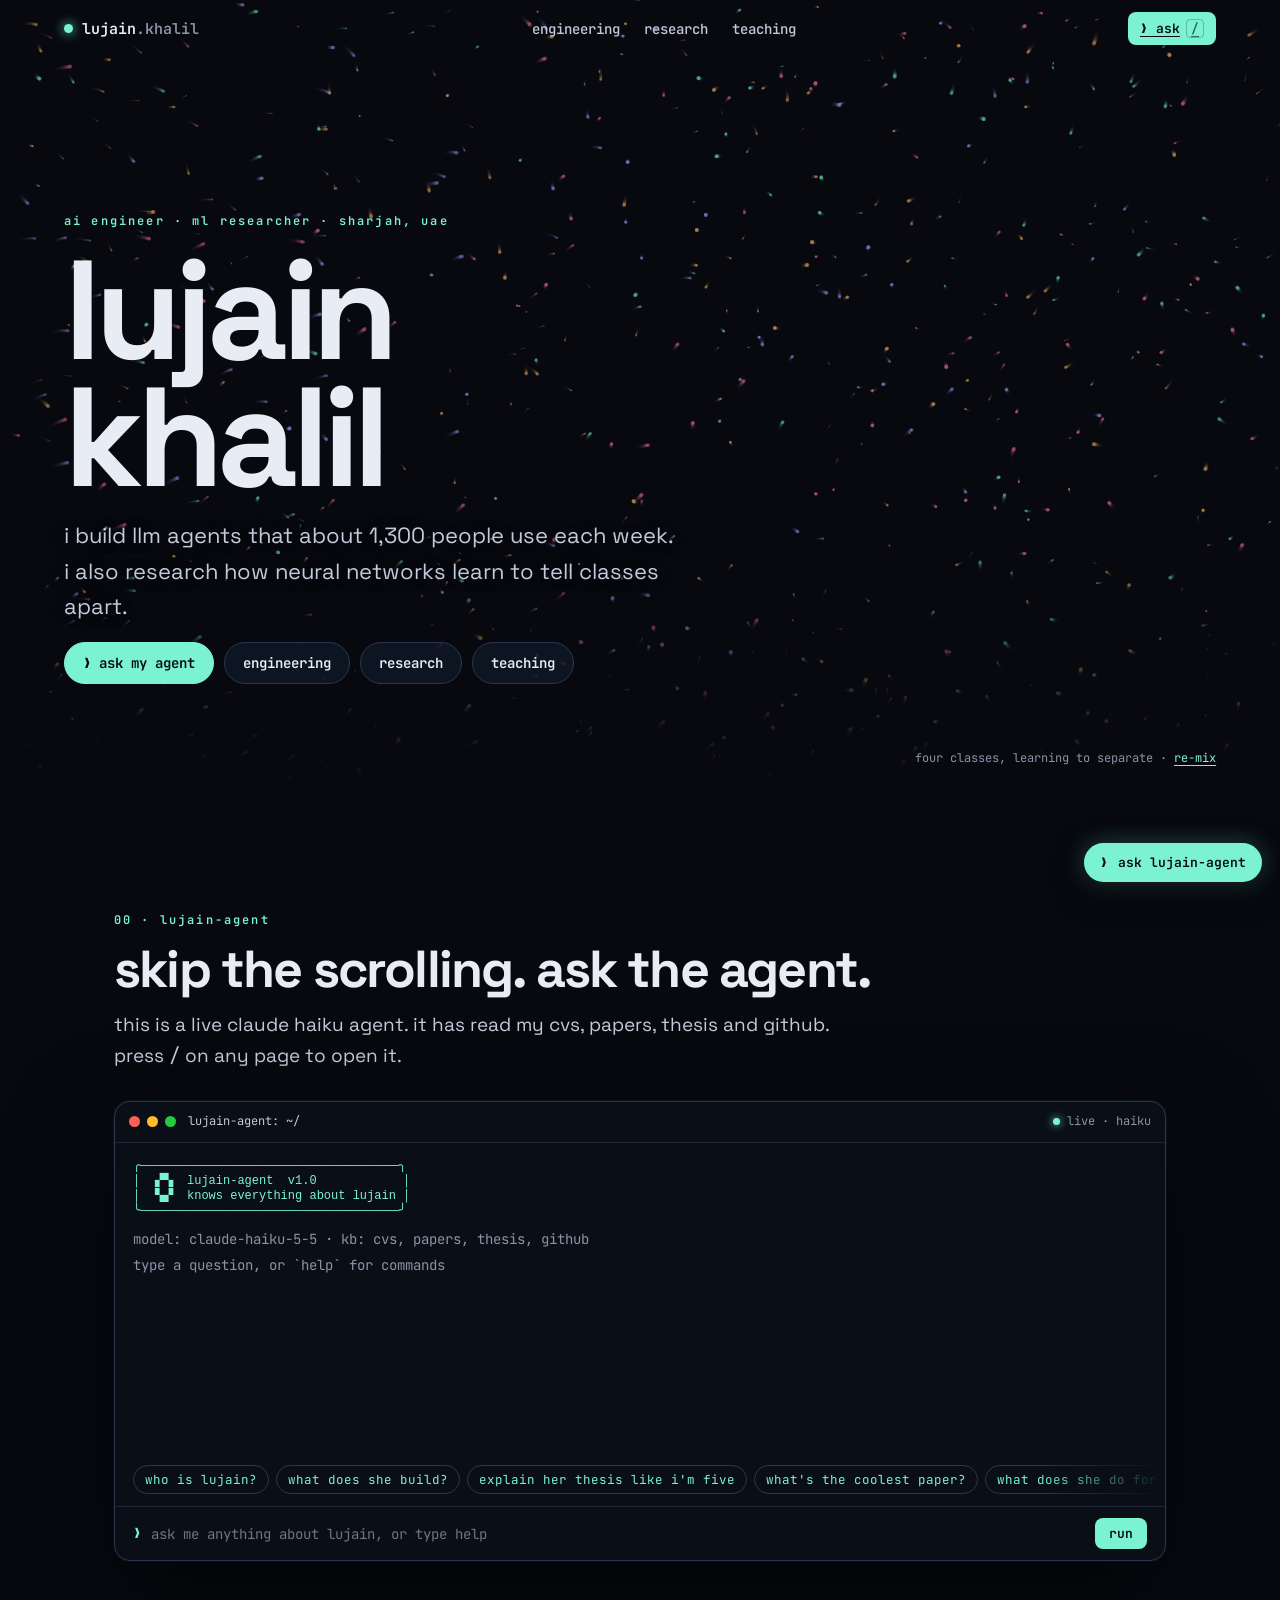
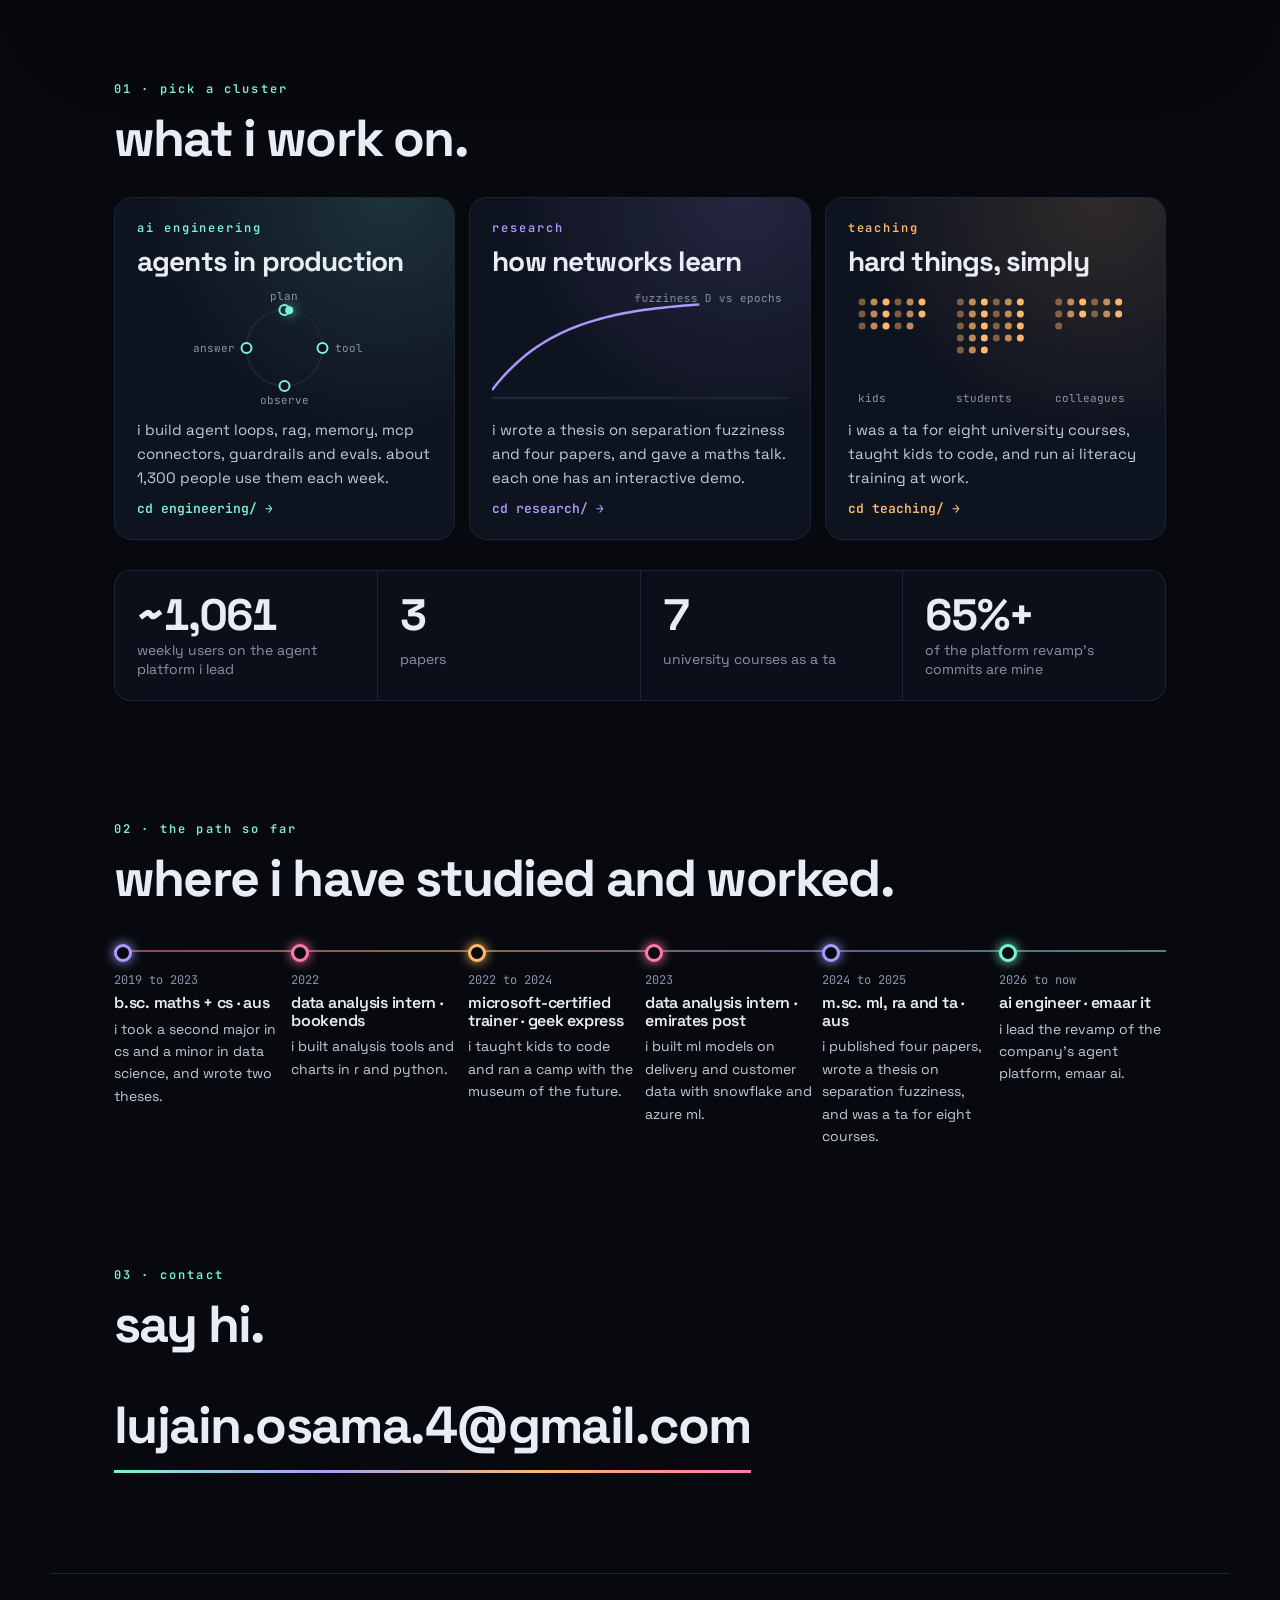
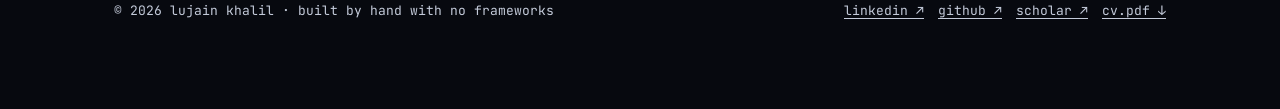
==== commit 5be9360d: "Rewrite site copy to remove AI writing patterns and lowercase all text Rewrite fragments as whole se" ====
--- a/index.html
+++ b/index.html
@@ -3,14 +3,14 @@
 <head>
 <meta charset="utf-8">
 <meta name="viewport" content="width=device-width,initial-scale=1,viewport-fit=cover">
-<title>Lujain Khalil · AI Engineer and ML Researcher</title>
-<meta name="description" content="Lujain Khalil builds LLM agents and researches how neural networks learn. Ask her terminal agent anything.">
-<meta name="author" content="Lujain Khalil">
+<title>lujain khalil · ai engineer and ml researcher</title>
+<meta name="description" content="lujain khalil builds llm agents and researches how neural networks learn. ask her terminal agent anything.">
+<meta name="author" content="lujain khalil">
 <meta name="theme-color" content="#07090f">
 <link rel="canonical" href="https://lujain-khalil.github.io/">
 <meta property="og:type" content="website">
-<meta property="og:title" content="Lujain Khalil · AI Engineer and ML Researcher">
-<meta property="og:description" content="She builds LLM agents and researches how neural networks learn to separate what they see.">
+<meta property="og:title" content="lujain khalil · ai engineer and ml researcher">
+<meta property="og:description" content="she builds llm agents and researches how neural networks learn to separate what they see.">
 <meta property="og:url" content="https://lujain-khalil.github.io/">
 <meta property="og:image" content="https://lujain-khalil.github.io/assets/img/og.png">
 <meta property="og:image:width" content="1200"><meta property="og:image:height" content="630">
@@ -20,13 +20,13 @@
 <link rel="stylesheet" href="https://fonts.googleapis.com/css2?family=Space+Grotesk:wght@400;500;600;700&family=JetBrains+Mono:wght@400;500;600&display=swap">
 <link rel="stylesheet" href="assets/css/site.css?v=5">
 <script>document.documentElement.classList.replace('no-js','js')</script>
-<script type="application/ld+json">{"@context":"https://schema.org","@type":"Person","name":"Lujain Khalil","jobTitle":"AI Engineer","url":"https://lujain-khalil.github.io/","email":"mailto:lujain.osama.4@gmail.com","alumniOf":"American University of Sharjah","sameAs":["https://www.linkedin.com/in/lujain-khalil","https://github.com/lujain-khalil","https://scholar.google.com/citations?user=BgLz9McAAAAJ"]}</script>
+<script type="application/ld+json">{"@context":"https://schema.org","@type":"Person","name":"lujain khalil","jobTitle":"ai engineer","url":"https://lujain-khalil.github.io/","email":"mailto:lujain.osama.4@gmail.com","alumniOf":"american university of sharjah","sameAs":["https://www.linkedin.com/in/lujain-khalil","https://github.com/lujain-khalil","https://scholar.google.com/citations?user=BgLz9McAAAAJ"]}</script>
 </head>
 <body class="p-home" data-root="./">
-<a class="skip" href="#main">Skip to content</a>
+<a class="skip" href="#main">skip to content</a>
 <header class="nav">
   <a class="brand" href="./"><span class="dot" aria-hidden="true"></span><span>lujain<span class="muted">.khalil</span></span></a>
-  <nav aria-label="Pages"><ul>
+  <nav aria-label="pages"><ul>
     <li><a class="nl" href="engineering/">engineering</a></li>
     <li><a class="nl" href="research/">research</a></li>
     <li><a class="nl" href="teaching/">teaching</a></li>
@@ -38,15 +38,15 @@
 <section class="hero" aria-labelledby="h">
   <canvas id="latent" aria-hidden="true"></canvas>
   <div class="cluster-labels" aria-hidden="true">
-    <a href="engineering/" tabindex="-1" data-c="0" class="cl c0">agents &amp; LLM systems</a>
+    <a href="engineering/" tabindex="-1" data-c="0" class="cl c0">agents &amp; llm systems</a>
     <a href="research/" tabindex="-1" data-c="1" class="cl c1">research</a>
     <a href="teaching/" tabindex="-1" data-c="2" class="cl c2">teaching</a>
     <a href="#path" tabindex="-1" data-c="3" class="cl c3">data &amp; analytics</a>
   </div>
   <div class="hero-copy">
-    <p class="kicker">AI Engineer · ML Researcher · Sharjah, UAE</p>
-    <h1 id="h">Lujain<br>Khalil</h1>
-    <p class="lede">I build LLM agents that do real work, and I research how neural networks learn to tell things apart.</p>
+    <p class="kicker">ai engineer · ml researcher · sharjah, uae</p>
+    <h1 id="h">lujain<br>khalil</h1>
+    <p class="lede">i build llm agents that about 1,300 people use each week. i also research how neural networks learn to tell classes apart.</p>
     <div class="ctas">
       <a class="btn primary" href="#agent" data-open-agent>❯ ask my agent</a>
       <a class="btn" href="engineering/">engineering</a>
@@ -60,67 +60,67 @@
 <section class="section" id="agent" aria-labelledby="agent-h">
   <div class="head">
     <p class="kicker">00 · lujain-agent</p>
-    <h2 id="agent-h">Skip the scrolling. Ask the agent.</h2>
-    <p class="sub">A live Claude Haiku agent that has read my CVs, papers, thesis and GitHub. Press <span class="mono">/</span> on any page to summon it.</p>
+    <h2 id="agent-h">skip the scrolling. ask the agent.</h2>
+    <p class="sub">this is a live claude haiku agent. it has read my cvs, papers, thesis and github. press <span class="mono">/</span> on any page to open it.</p>
   </div>
   <div class="home-term"><div data-agent>
-    <div class="term-log"><p class="t-dim noscript-msg">The agent needs JavaScript. Everything it knows is also on these pages.</p></div>
+    <div class="term-log"><p class="t-dim noscript-msg">the agent needs javascript. everything it knows is also on these pages.</p></div>
   </div></div>
 </section>
 
 <section class="section" aria-labelledby="where-h">
-  <div class="head"><p class="kicker">01 · Pick a cluster</p><h2 id="where-h">Three sides of the same nerd.</h2></div>
+  <div class="head"><p class="kicker">01 · pick a cluster</p><h2 id="where-h">what i work on.</h2></div>
   <div class="portals">
     <a class="portal" href="engineering/">
-      <span class="pk">AI engineering</span>
-      <h3>Agents in production</h3>
+      <span class="pk">ai engineering</span>
+      <h3>agents in production</h3>
       <canvas data-mini="loop" aria-hidden="true"></canvas>
-      <p>Harnesses, RAG, memory, MCP, guardrails and evals, used by about 1,300 people a week.</p>
+      <p>i build agent loops, rag, memory, mcp connectors, guardrails and evals. about 1,300 people use them each week.</p>
       <span class="go">cd engineering/ →</span>
     </a>
     <a class="portal p1" href="research/">
-      <span class="pk">Research</span>
-      <h3>How networks learn</h3>
+      <span class="pk">research</span>
+      <h3>how networks learn</h3>
       <canvas data-mini="decay" aria-hidden="true"></canvas>
-      <p>A thesis on separation fuzziness, four papers, and a maths talk you can play with.</p>
+      <p>i wrote a thesis on separation fuzziness and four papers, and gave a maths talk. each one has an interactive demo.</p>
       <span class="go">cd research/ →</span>
     </a>
     <a class="portal p2" href="teaching/">
-      <span class="pk">Teaching</span>
-      <h3>Hard things, simply</h3>
+      <span class="pk">teaching</span>
+      <h3>hard things, simply</h3>
       <canvas data-mini="dots" aria-hidden="true"></canvas>
-      <p>Eight university courses, kids' coding camps and AI literacy at work.</p>
+      <p>i was a ta for eight university courses, taught kids to code, and run ai literacy training at work.</p>
       <span class="go">cd teaching/ →</span>
     </a>
   </div>
-  <div class="stat-strip" aria-label="At a glance">
-    <div><b data-count="1300" data-prefix="~">~1,300</b><span>weekly users on the agent platform I lead</span></div>
+  <div class="stat-strip" aria-label="at a glance">
+    <div><b data-count="1300" data-prefix="~">~1,300</b><span>weekly users on the agent platform i lead</span></div>
     <div><b data-count="4">4</b><span>papers</span></div>
-    <div><b data-count="8">8</b><span>university courses as a TA</span></div>
+    <div><b data-count="8">8</b><span>university courses as a ta</span></div>
     <div><b data-count="80" data-suffix="%+">80%+</b><span>of the platform revamp's commits are mine</span></div>
   </div>
 </section>
 
 <section class="section" id="path" aria-labelledby="path-h">
-  <div class="head"><p class="kicker">02 · The path so far</p><h2 id="path-h">From maths, to models, to agents.</h2></div>
+  <div class="head"><p class="kicker">02 · the path so far</p><h2 id="path-h">where i have studied and worked.</h2></div>
   <ol class="path">
-    <li class="step" style="--sc:var(--c1)"><span class="when">2019 to 2023</span><h3>B.Sc. Maths + CS · AUS</h3><p>Second major in CS, minor in data science. Two theses.</p></li>
-    <li class="step" style="--sc:var(--c3)"><span class="when">2022</span><h3>Data Analysis Intern · BookEnds</h3><p>Analysis tools and visuals in R and Python.</p></li>
-    <li class="step" style="--sc:var(--c2)"><span class="when">2022 to 2024</span><h3>Microsoft-Certified Trainer · Geek Express</h3><p>Taught kids to code, ran a camp with the Museum of the Future.</p></li>
-    <li class="step" style="--sc:var(--c3)"><span class="when">2023</span><h3>Data Analysis Intern · Emirates Post</h3><p>ML models on delivery and customer data with Snowflake and Azure ML.</p></li>
-    <li class="step" style="--sc:var(--c1)"><span class="when">2024 to 2025</span><h3>M.Sc. ML, RA and TA · AUS</h3><p>Four papers, a thesis on separation fuzziness, eight courses taught.</p></li>
-    <li class="step" style="--sc:var(--c0)"><span class="when">2026 to now</span><h3>AI Engineer · Emaar IT</h3><p>Leads the revamp of the company's agent platform, EMAAR AI.</p></li>
+    <li class="step" style="--sc:var(--c1)"><span class="when">2019 to 2023</span><h3>b.sc. maths + cs · aus</h3><p>i took a second major in cs and a minor in data science, and wrote two theses.</p></li>
+    <li class="step" style="--sc:var(--c3)"><span class="when">2022</span><h3>data analysis intern · bookends</h3><p>i built analysis tools and charts in r and python.</p></li>
+    <li class="step" style="--sc:var(--c2)"><span class="when">2022 to 2024</span><h3>microsoft-certified trainer · geek express</h3><p>i taught kids to code and ran a camp with the museum of the future.</p></li>
+    <li class="step" style="--sc:var(--c3)"><span class="when">2023</span><h3>data analysis intern · emirates post</h3><p>i built ml models on delivery and customer data with snowflake and azure ml.</p></li>
+    <li class="step" style="--sc:var(--c1)"><span class="when">2024 to 2025</span><h3>m.sc. ml, ra and ta · aus</h3><p>i published four papers, wrote a thesis on separation fuzziness, and was a ta for eight courses.</p></li>
+    <li class="step" style="--sc:var(--c0)"><span class="when">2026 to now</span><h3>ai engineer · emaar it</h3><p>i lead the revamp of the company's agent platform, emaar ai.</p></li>
   </ol>
 </section>
 
 <section class="section" id="contact" aria-labelledby="c-h">
-  <div class="head"><p class="kicker">03 · Contact</p><h2 id="c-h">Say hi.</h2></div>
+  <div class="head"><p class="kicker">03 · contact</p><h2 id="c-h">say hi.</h2></div>
   <a class="contact-big" href="mailto:lujain.osama.4@gmail.com">lujain.osama.4@gmail.com</a>
 </section>
 </main>
 
 <footer class="foot">
-  <span>© 2026 Lujain Khalil · built by hand, no frameworks</span>
+  <span>© 2026 lujain khalil · built by hand with no frameworks</span>
   <ul>
     <li><a href="https://www.linkedin.com/in/lujain-khalil" target="_blank" rel="noopener">linkedin ↗</a></li>
     <li><a href="https://github.com/lujain-khalil" target="_blank" rel="noopener">github ↗</a></li>
--- a/assets/css/site.css
+++ b/assets/css/site.css
@@ -63,7 +63,7 @@
 /* ---------- layout ---------- */
 .wrap { max-width: var(--maxw); margin: 0 auto; padding: 0 var(--gutter) }
 .section { max-width: var(--maxw); margin: 0 auto; padding: clamp(72px, 10vw, 120px) var(--gutter) 0; display: grid; grid-template-columns: minmax(0, 1fr); gap: 30px }
-.kicker { font: 600 12px var(--mono); letter-spacing: .18em; text-transform: uppercase; color: var(--accent) }
+.kicker { font: 600 12px var(--mono); letter-spacing: .18em; color: var(--accent) }
 .section h2 { font-size: clamp(30px, 4.6vw, 52px); font-weight: 700; letter-spacing: -0.035em; text-wrap: balance }
 .sub { color: var(--ink-2); font-size: clamp(16px, 1.6vw, 19px); max-width: 60ch }
 .head { display: grid; gap: 12px; max-width: 780px }
@@ -97,7 +97,7 @@
 .hero .lede { font-size: clamp(18px, 2vw, 22px); color: var(--ink-2); max-width: 44ch; text-shadow: 0 1px 12px var(--bg) }
 .ctas { display: flex; flex-wrap: wrap; gap: 10px }
 .cluster-labels { position: absolute; inset: 0; pointer-events: none; z-index: 0 }
-.cl { text-decoration: none; position: absolute; font: 600 11px var(--mono); letter-spacing: .14em; text-transform: uppercase; opacity: 0; transform: translate(-50%, -50%);
+.cl { text-decoration: none; position: absolute; font: 600 11px var(--mono); letter-spacing: .14em; opacity: 0; transform: translate(-50%, -50%);
   transition: opacity 1.2s; white-space: nowrap; padding: 3px 8px; border-radius: 999px; background: rgba(7, 9, 15, .55); pointer-events: none }
 .cl.show { opacity: 1; pointer-events: auto }
 .cl:hover { background: rgba(7, 9, 15, .9); box-shadow: 0 0 0 1px currentColor }
@@ -114,7 +114,7 @@
   background: radial-gradient(circle at 80% 0%, color-mix(in srgb, var(--pc) 14%, transparent), transparent 55%), var(--panel); border: 1px solid var(--line);
   transition: transform .2s, border-color .2s; overflow: hidden; min-height: 300px }
 .portal:hover { transform: translateY(-3px); border-color: var(--pc); color: var(--ink) }
-.portal .pk { font: 600 12px var(--mono); letter-spacing: .16em; text-transform: uppercase; color: var(--pc) }
+.portal .pk { font: 600 12px var(--mono); letter-spacing: .16em; color: var(--pc) }
 .portal h3 { font-size: 28px; letter-spacing: -0.03em }
 .portal p { color: var(--ink-2); font-size: 15px }
 .portal .go { font: 600 13px var(--mono); color: var(--pc); margin-top: auto }
@@ -155,7 +155,7 @@
 .arch-diagram { position: relative; display: grid; grid-template-columns: minmax(0, 1fr) 160px; gap: 30px 26px; padding: 22px; border: 1px solid var(--line); border-radius: var(--radius);
   background: radial-gradient(circle at 30% 20%, rgba(124, 243, 208, .07), transparent 60%), var(--bg-2);
   grid-template-areas: "label label" "user side" "guard side" "harness side" "tools side" "models side" }
-.lane-label { grid-area: label; font: 11px var(--mono); color: var(--muted); letter-spacing: .14em; text-transform: uppercase }
+.lane-label { grid-area: label; font: 11px var(--mono); color: var(--muted); letter-spacing: .14em }
 .node { font: 500 14.5px/1.3 var(--display); color: var(--ink); text-align: left; background: var(--panel); border: 1px solid var(--line-2); border-radius: 10px;
   padding: 12px 14px; cursor: pointer; position: relative; z-index: 1; transition: border-color .15s, background .15s, box-shadow .2s, transform .15s; display: grid; gap: 4px }
 .node:hover { border-color: var(--c0); transform: translateY(-1px) }
@@ -255,7 +255,7 @@
 @media (max-width: 900px) { .coursemap { grid-template-columns: repeat(2, minmax(0, 1fr)) } }
 .course { --cc: var(--c2); background: var(--panel); border: 1px solid var(--line); border-radius: 12px; padding: 14px; display: grid; gap: 8px; align-content: start; min-height: 120px; position: relative; overflow: hidden }
 .course::before { content: ""; position: absolute; inset: 0 auto 0 0; width: 3px; background: var(--cc) }
-.course .ci { font: 600 11px var(--mono); color: var(--cc); letter-spacing: .1em; text-transform: uppercase }
+.course .ci { font: 600 11px var(--mono); color: var(--cc); letter-spacing: .1em }
 .course h3 { font-size: 16px; font-weight: 600 }
 .course.ai { --cc: var(--c0) } .course.sys { --cc: var(--c1) }
 .lead { display: grid; grid-template-columns: repeat(3, minmax(0, 1fr)); gap: 14px }
@@ -339,7 +339,7 @@
 .cap span { font-size: 13px; color: var(--muted); line-height: 1.35 }
 .stackgrp { display: grid; grid-template-columns: repeat(3, minmax(0, 1fr)); gap: 14px }
 @media (max-width: 900px) { .stackgrp { grid-template-columns: minmax(0, 1fr) } }
-.stackgrp h3 { font: 600 12px var(--mono); letter-spacing: .14em; text-transform: uppercase; color: var(--muted); margin-bottom: 10px }
+.stackgrp h3 { font: 600 12px var(--mono); letter-spacing: .14em; color: var(--muted); margin-bottom: 10px }
 
 /* ---------- teaching visuals ---------- */
 .coursewrap { position: relative }
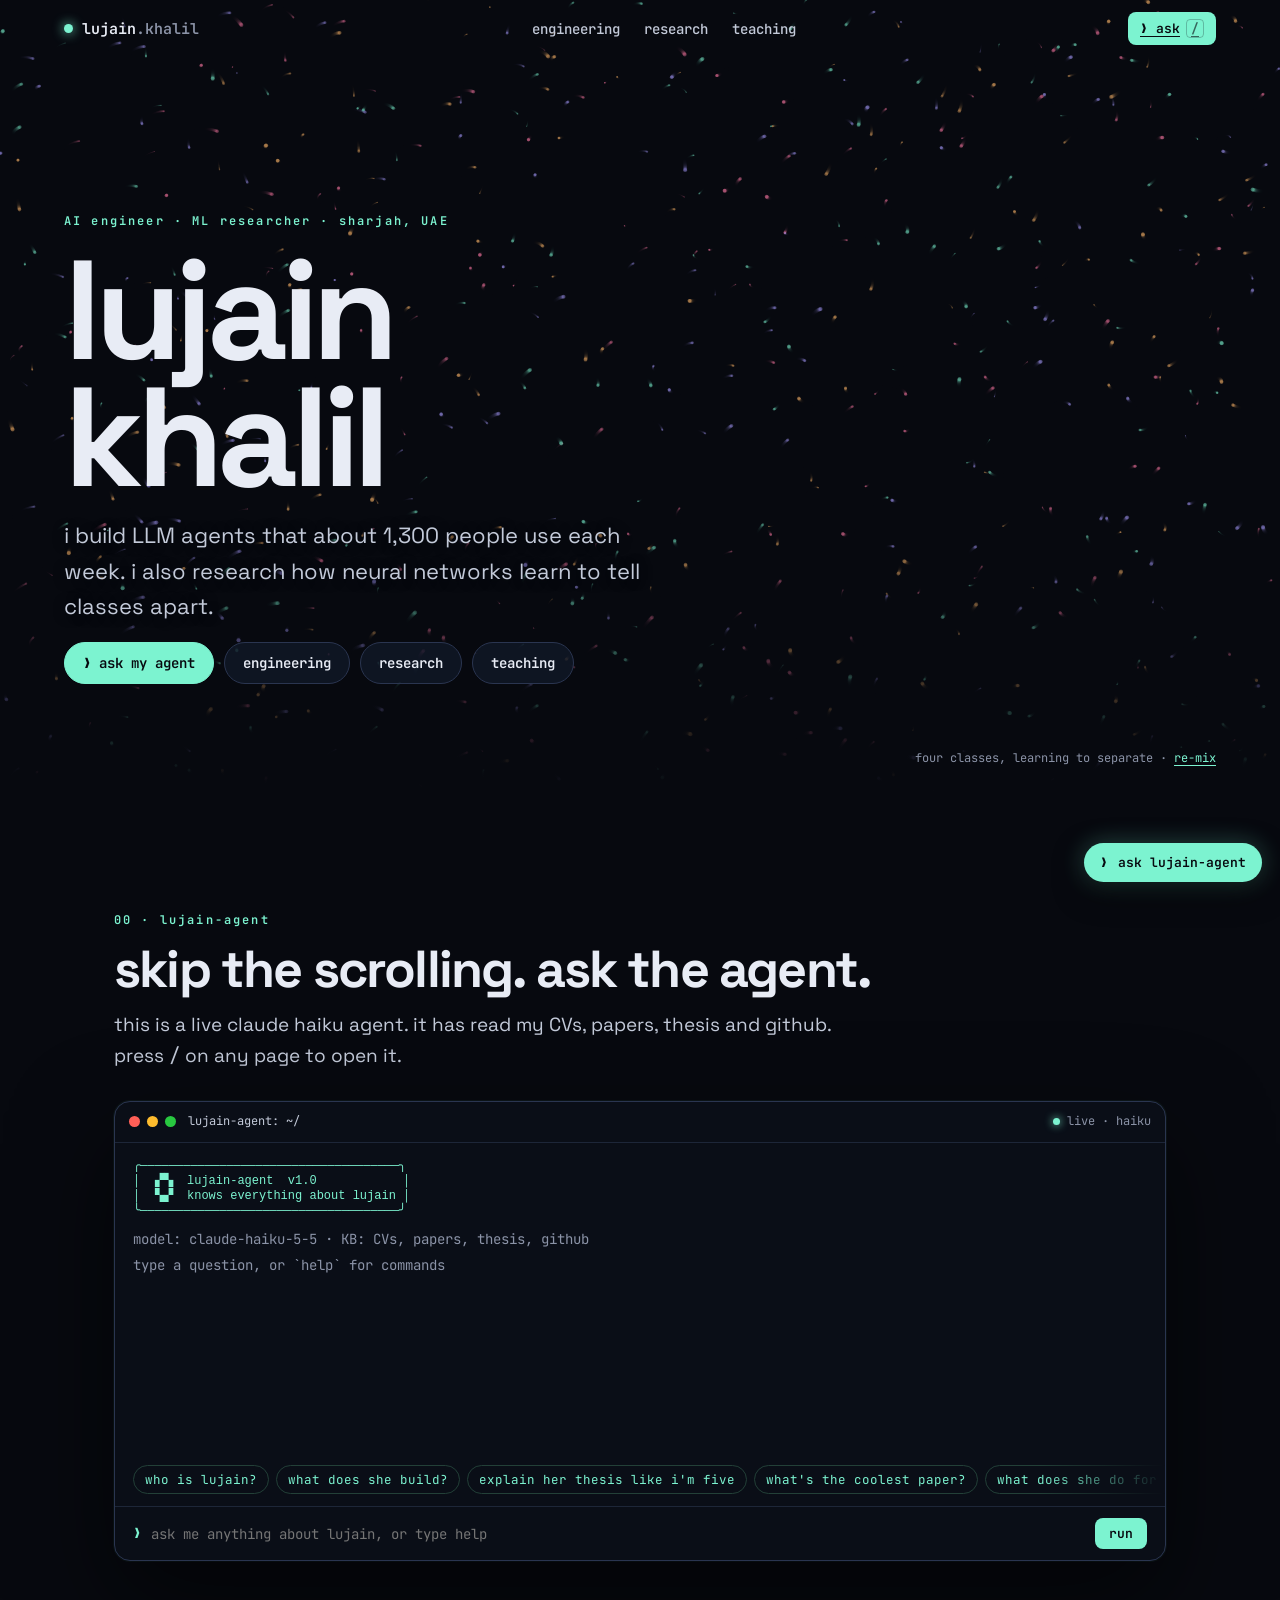
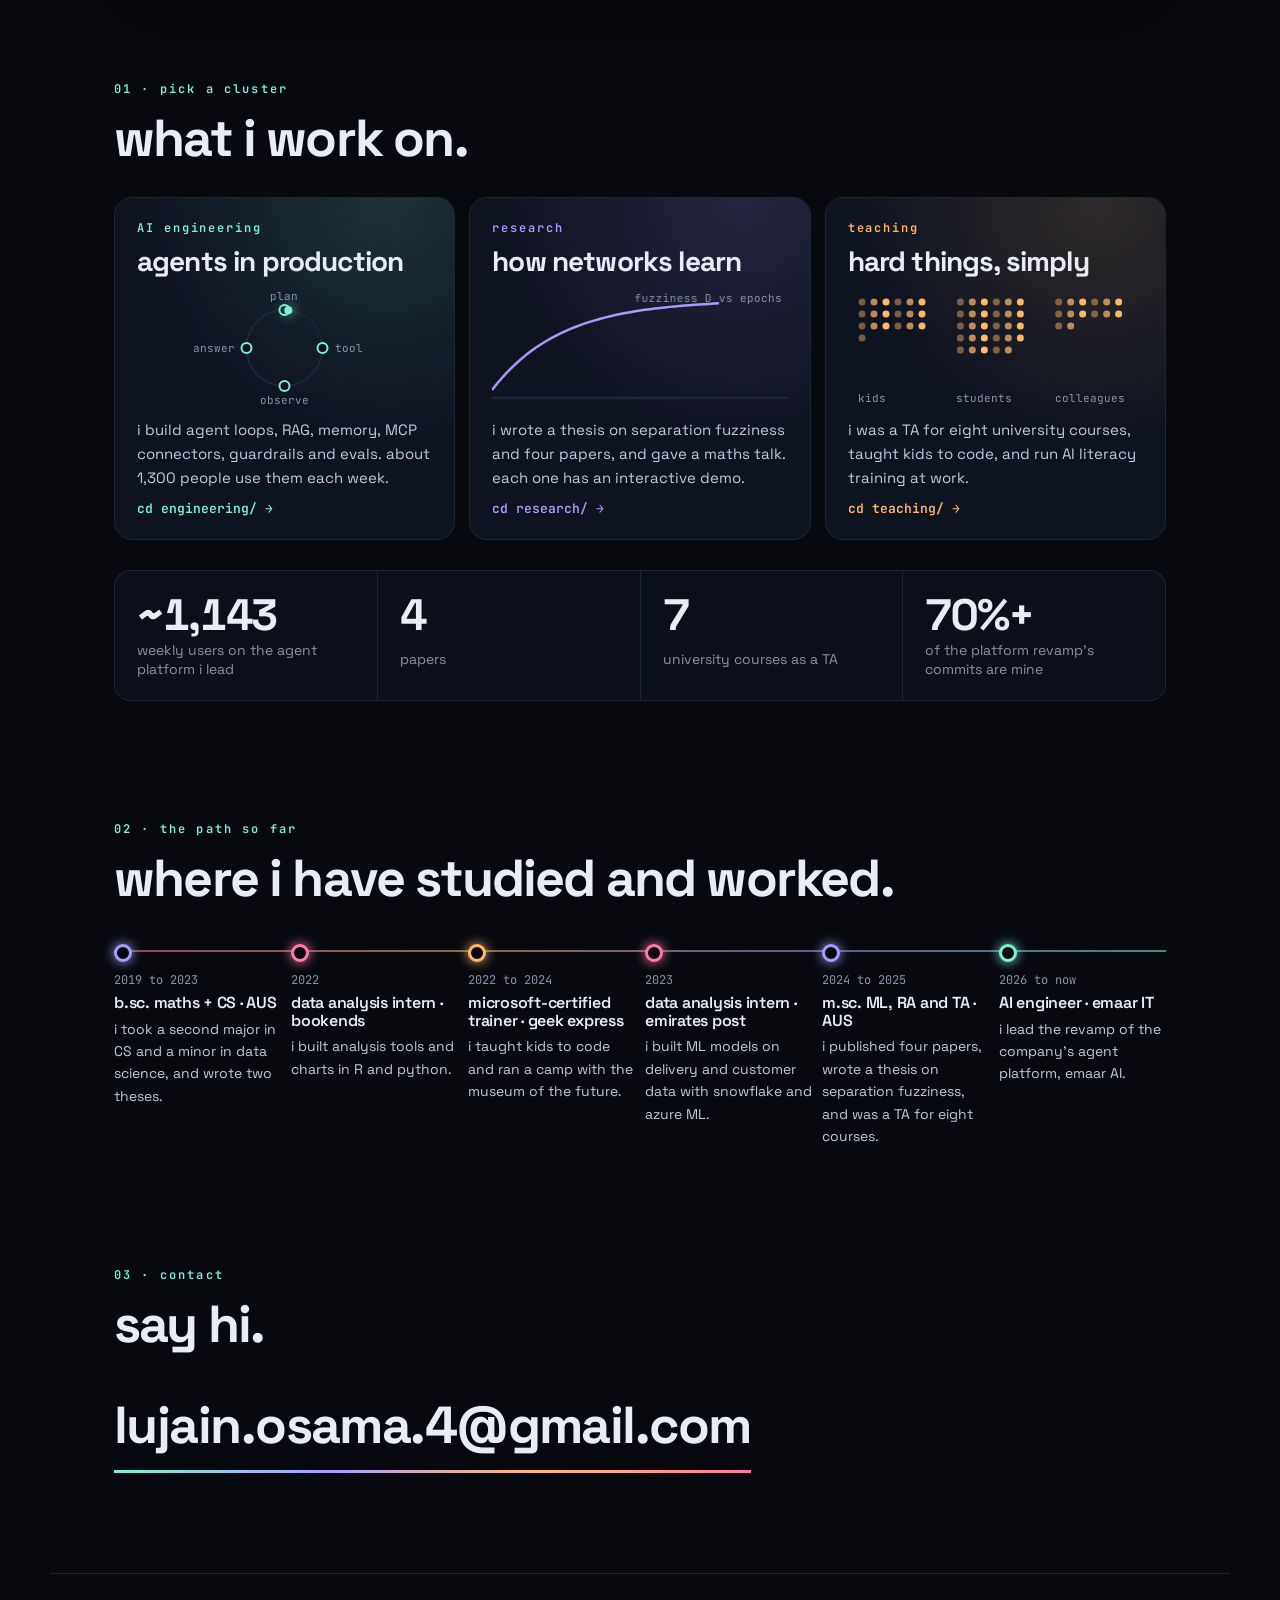
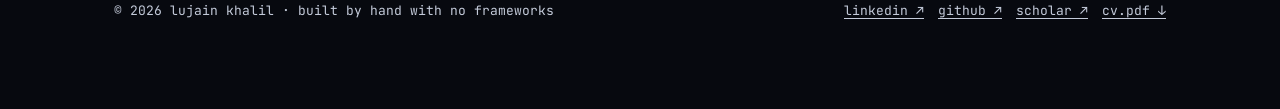
==== commit dee656de: "Keep acronyms like AI and LLM in capitals Restore capitals on acronyms in visible text, titles, meta" ====
--- a/index.html
+++ b/index.html
@@ -3,14 +3,14 @@
 <head>
 <meta charset="utf-8">
 <meta name="viewport" content="width=device-width,initial-scale=1,viewport-fit=cover">
-<title>lujain khalil · ai engineer and ml researcher</title>
-<meta name="description" content="lujain khalil builds llm agents and researches how neural networks learn. ask her terminal agent anything.">
+<title>lujain khalil · AI engineer and ML researcher</title>
+<meta name="description" content="lujain khalil builds LLM agents and researches how neural networks learn. ask her terminal agent anything.">
 <meta name="author" content="lujain khalil">
 <meta name="theme-color" content="#07090f">
 <link rel="canonical" href="https://lujain-khalil.github.io/">
 <meta property="og:type" content="website">
-<meta property="og:title" content="lujain khalil · ai engineer and ml researcher">
-<meta property="og:description" content="she builds llm agents and researches how neural networks learn to separate what they see.">
+<meta property="og:title" content="lujain khalil · AI engineer and ML researcher">
+<meta property="og:description" content="she builds LLM agents and researches how neural networks learn to separate what they see.">
 <meta property="og:url" content="https://lujain-khalil.github.io/">
 <meta property="og:image" content="https://lujain-khalil.github.io/assets/img/og.png">
 <meta property="og:image:width" content="1200"><meta property="og:image:height" content="630">
@@ -20,7 +20,7 @@
 <link rel="stylesheet" href="https://fonts.googleapis.com/css2?family=Space+Grotesk:wght@400;500;600;700&family=JetBrains+Mono:wght@400;500;600&display=swap">
 <link rel="stylesheet" href="assets/css/site.css?v=5">
 <script>document.documentElement.classList.replace('no-js','js')</script>
-<script type="application/ld+json">{"@context":"https://schema.org","@type":"Person","name":"lujain khalil","jobTitle":"ai engineer","url":"https://lujain-khalil.github.io/","email":"mailto:lujain.osama.4@gmail.com","alumniOf":"american university of sharjah","sameAs":["https://www.linkedin.com/in/lujain-khalil","https://github.com/lujain-khalil","https://scholar.google.com/citations?user=BgLz9McAAAAJ"]}</script>
+<script type="application/ld+json">{"@context":"https://schema.org","@type":"Person","name":"lujain khalil","jobTitle":"AI engineer","url":"https://lujain-khalil.github.io/","email":"mailto:lujain.osama.4@gmail.com","alumniOf":"american university of sharjah","sameAs":["https://www.linkedin.com/in/lujain-khalil","https://github.com/lujain-khalil","https://scholar.google.com/citations?user=BgLz9McAAAAJ"]}</script>
 </head>
 <body class="p-home" data-root="./">
 <a class="skip" href="#main">skip to content</a>
@@ -38,15 +38,15 @@
 <section class="hero" aria-labelledby="h">
   <canvas id="latent" aria-hidden="true"></canvas>
   <div class="cluster-labels" aria-hidden="true">
-    <a href="engineering/" tabindex="-1" data-c="0" class="cl c0">agents &amp; llm systems</a>
+    <a href="engineering/" tabindex="-1" data-c="0" class="cl c0">agents &amp; LLM systems</a>
     <a href="research/" tabindex="-1" data-c="1" class="cl c1">research</a>
     <a href="teaching/" tabindex="-1" data-c="2" class="cl c2">teaching</a>
     <a href="#path" tabindex="-1" data-c="3" class="cl c3">data &amp; analytics</a>
   </div>
   <div class="hero-copy">
-    <p class="kicker">ai engineer · ml researcher · sharjah, uae</p>
+    <p class="kicker">AI engineer · ML researcher · sharjah, UAE</p>
     <h1 id="h">lujain<br>khalil</h1>
-    <p class="lede">i build llm agents that about 1,300 people use each week. i also research how neural networks learn to tell classes apart.</p>
+    <p class="lede">i build LLM agents that about 1,300 people use each week. i also research how neural networks learn to tell classes apart.</p>
     <div class="ctas">
       <a class="btn primary" href="#agent" data-open-agent>❯ ask my agent</a>
       <a class="btn" href="engineering/">engineering</a>
@@ -61,7 +61,7 @@
   <div class="head">
     <p class="kicker">00 · lujain-agent</p>
     <h2 id="agent-h">skip the scrolling. ask the agent.</h2>
-    <p class="sub">this is a live claude haiku agent. it has read my cvs, papers, thesis and github. press <span class="mono">/</span> on any page to open it.</p>
+    <p class="sub">this is a live claude haiku agent. it has read my CVs, papers, thesis and github. press <span class="mono">/</span> on any page to open it.</p>
   </div>
   <div class="home-term"><div data-agent>
     <div class="term-log"><p class="t-dim noscript-msg">the agent needs javascript. everything it knows is also on these pages.</p></div>
@@ -72,10 +72,10 @@
   <div class="head"><p class="kicker">01 · pick a cluster</p><h2 id="where-h">what i work on.</h2></div>
   <div class="portals">
     <a class="portal" href="engineering/">
-      <span class="pk">ai engineering</span>
+      <span class="pk">AI engineering</span>
       <h3>agents in production</h3>
       <canvas data-mini="loop" aria-hidden="true"></canvas>
-      <p>i build agent loops, rag, memory, mcp connectors, guardrails and evals. about 1,300 people use them each week.</p>
+      <p>i build agent loops, RAG, memory, MCP connectors, guardrails and evals. about 1,300 people use them each week.</p>
       <span class="go">cd engineering/ →</span>
     </a>
     <a class="portal p1" href="research/">
@@ -89,14 +89,14 @@
       <span class="pk">teaching</span>
       <h3>hard things, simply</h3>
       <canvas data-mini="dots" aria-hidden="true"></canvas>
-      <p>i was a ta for eight university courses, taught kids to code, and run ai literacy training at work.</p>
+      <p>i was a TA for eight university courses, taught kids to code, and run AI literacy training at work.</p>
       <span class="go">cd teaching/ →</span>
     </a>
   </div>
   <div class="stat-strip" aria-label="at a glance">
     <div><b data-count="1300" data-prefix="~">~1,300</b><span>weekly users on the agent platform i lead</span></div>
     <div><b data-count="4">4</b><span>papers</span></div>
-    <div><b data-count="8">8</b><span>university courses as a ta</span></div>
+    <div><b data-count="8">8</b><span>university courses as a TA</span></div>
     <div><b data-count="80" data-suffix="%+">80%+</b><span>of the platform revamp's commits are mine</span></div>
   </div>
 </section>
@@ -104,12 +104,12 @@
 <section class="section" id="path" aria-labelledby="path-h">
   <div class="head"><p class="kicker">02 · the path so far</p><h2 id="path-h">where i have studied and worked.</h2></div>
   <ol class="path">
-    <li class="step" style="--sc:var(--c1)"><span class="when">2019 to 2023</span><h3>b.sc. maths + cs · aus</h3><p>i took a second major in cs and a minor in data science, and wrote two theses.</p></li>
-    <li class="step" style="--sc:var(--c3)"><span class="when">2022</span><h3>data analysis intern · bookends</h3><p>i built analysis tools and charts in r and python.</p></li>
+    <li class="step" style="--sc:var(--c1)"><span class="when">2019 to 2023</span><h3>b.sc. maths + CS · AUS</h3><p>i took a second major in CS and a minor in data science, and wrote two theses.</p></li>
+    <li class="step" style="--sc:var(--c3)"><span class="when">2022</span><h3>data analysis intern · bookends</h3><p>i built analysis tools and charts in R and python.</p></li>
     <li class="step" style="--sc:var(--c2)"><span class="when">2022 to 2024</span><h3>microsoft-certified trainer · geek express</h3><p>i taught kids to code and ran a camp with the museum of the future.</p></li>
-    <li class="step" style="--sc:var(--c3)"><span class="when">2023</span><h3>data analysis intern · emirates post</h3><p>i built ml models on delivery and customer data with snowflake and azure ml.</p></li>
-    <li class="step" style="--sc:var(--c1)"><span class="when">2024 to 2025</span><h3>m.sc. ml, ra and ta · aus</h3><p>i published four papers, wrote a thesis on separation fuzziness, and was a ta for eight courses.</p></li>
-    <li class="step" style="--sc:var(--c0)"><span class="when">2026 to now</span><h3>ai engineer · emaar it</h3><p>i lead the revamp of the company's agent platform, emaar ai.</p></li>
+    <li class="step" style="--sc:var(--c3)"><span class="when">2023</span><h3>data analysis intern · emirates post</h3><p>i built ML models on delivery and customer data with snowflake and azure ML.</p></li>
+    <li class="step" style="--sc:var(--c1)"><span class="when">2024 to 2025</span><h3>m.sc. ML, RA and TA · AUS</h3><p>i published four papers, wrote a thesis on separation fuzziness, and was a TA for eight courses.</p></li>
+    <li class="step" style="--sc:var(--c0)"><span class="when">2026 to now</span><h3>AI engineer · emaar IT</h3><p>i lead the revamp of the company's agent platform, emaar AI.</p></li>
   </ol>
 </section>
 
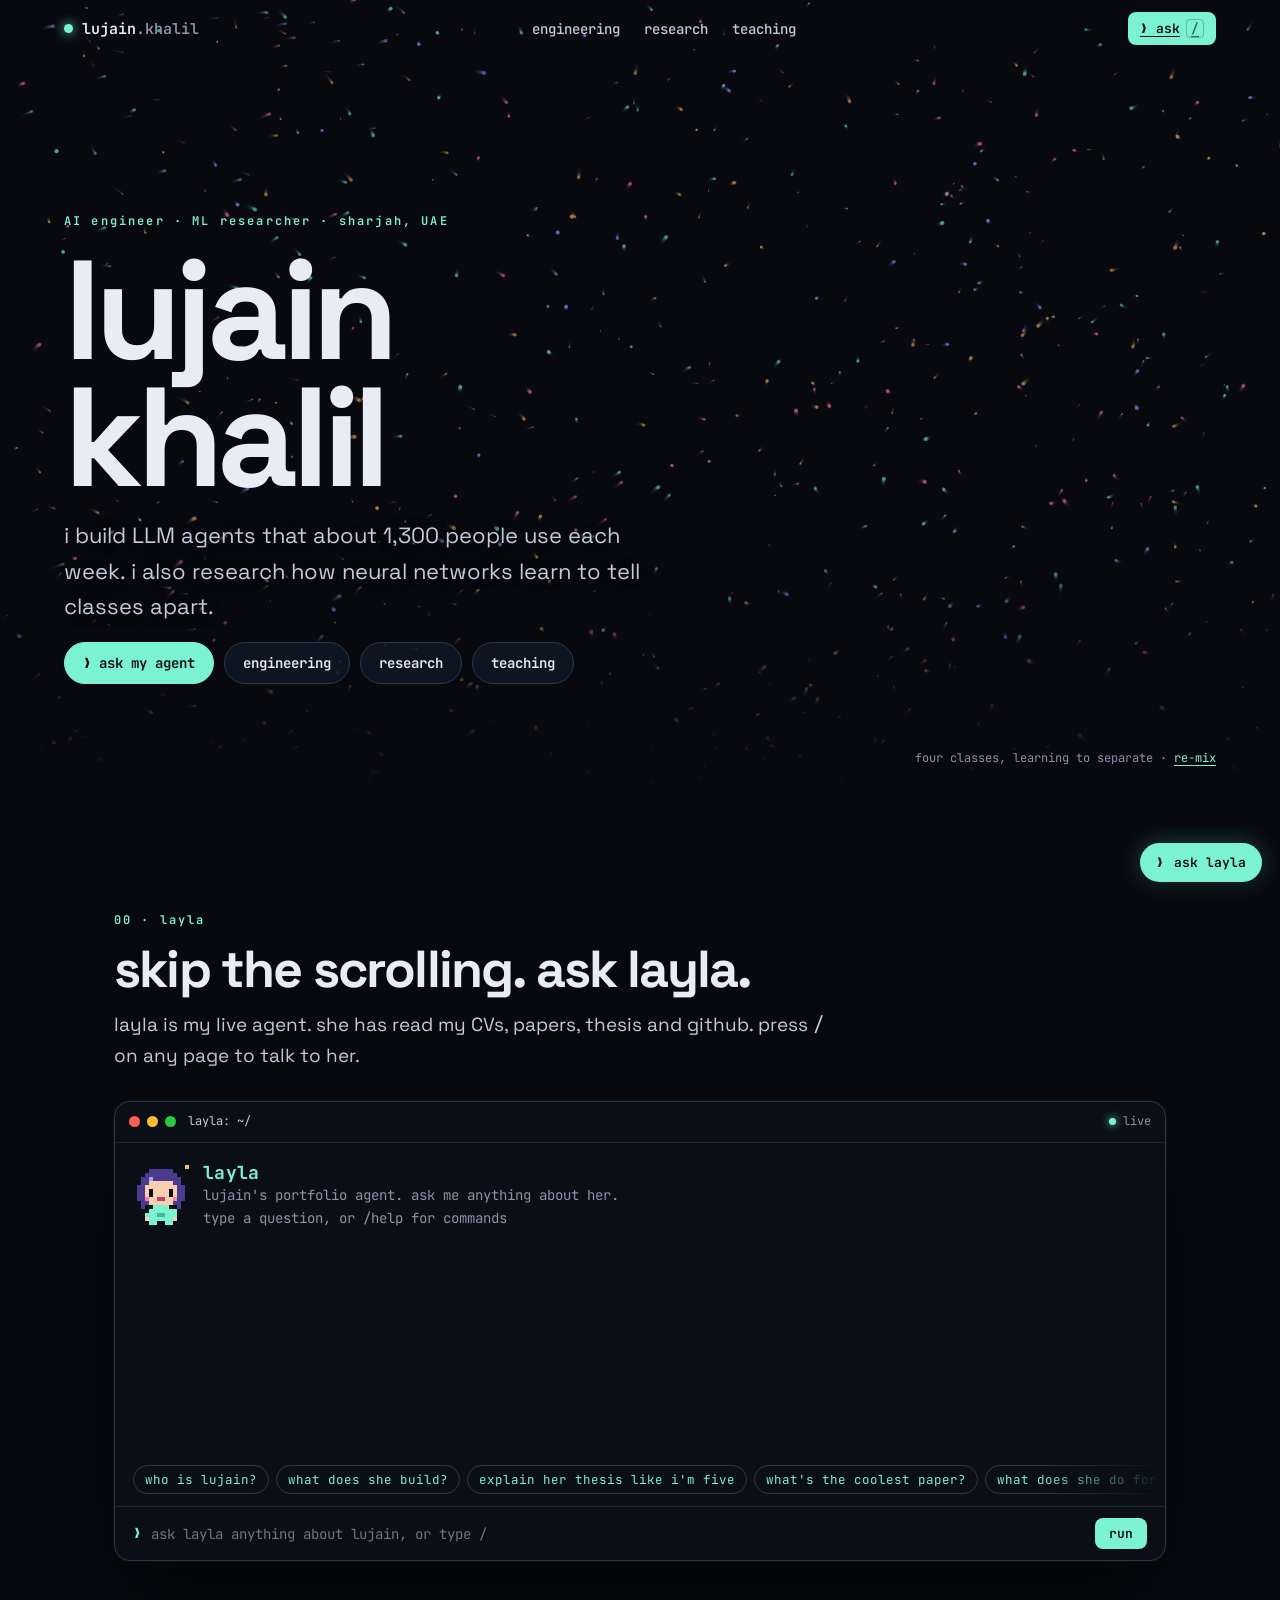
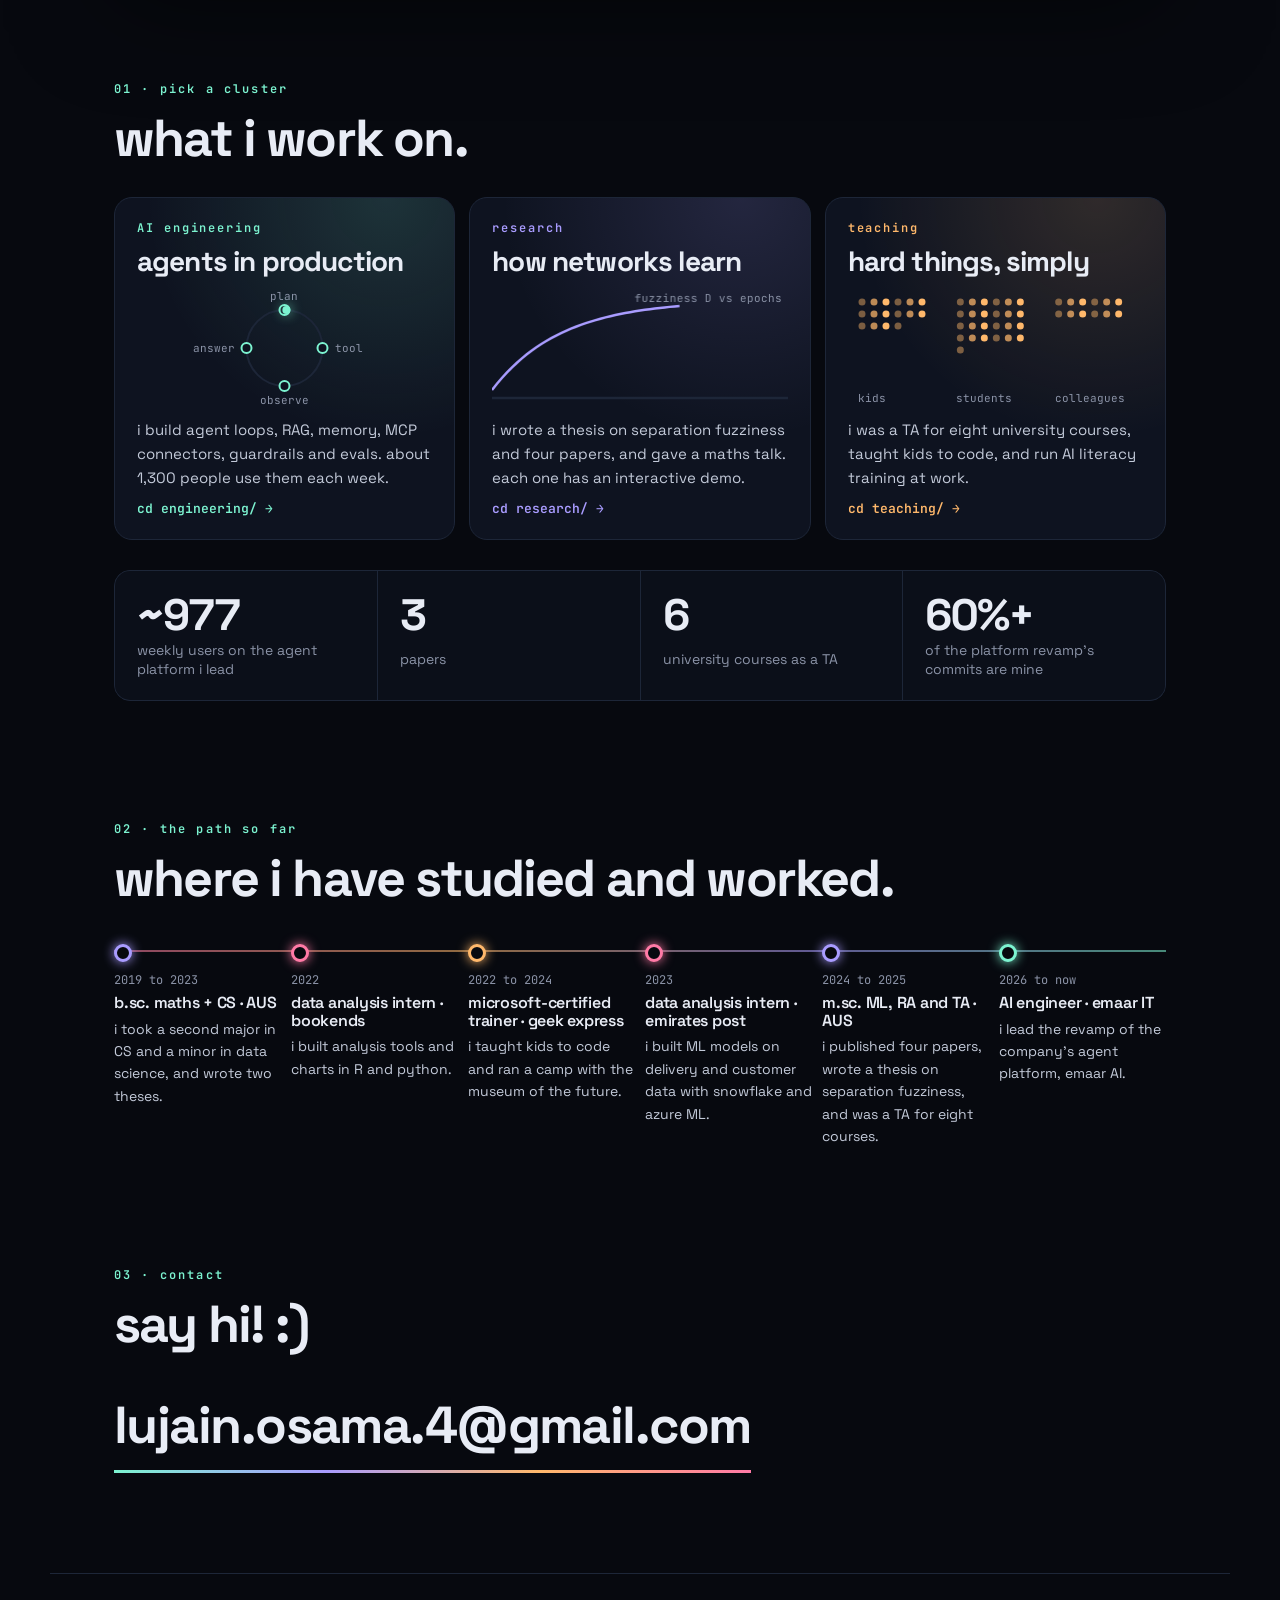
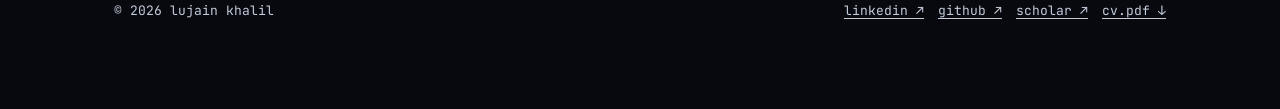
==== commit be757413: "Rename the agent to layla and add /clear and /compact - Replace the ASCII banner with an animated pi" ====
--- a/index.html
+++ b/index.html
@@ -18,7 +18,7 @@
 <link rel="icon" href="assets/img/favicon.svg" type="image/svg+xml">
 <link rel="preconnect" href="https://fonts.googleapis.com"><link rel="preconnect" href="https://fonts.gstatic.com" crossorigin>
 <link rel="stylesheet" href="https://fonts.googleapis.com/css2?family=Space+Grotesk:wght@400;500;600;700&family=JetBrains+Mono:wght@400;500;600&display=swap">
-<link rel="stylesheet" href="assets/css/site.css?v=5">
+<link rel="stylesheet" href="assets/css/site.css?v=6">
 <script>document.documentElement.classList.replace('no-js','js')</script>
 <script type="application/ld+json">{"@context":"https://schema.org","@type":"Person","name":"lujain khalil","jobTitle":"AI engineer","url":"https://lujain-khalil.github.io/","email":"mailto:lujain.osama.4@gmail.com","alumniOf":"american university of sharjah","sameAs":["https://www.linkedin.com/in/lujain-khalil","https://github.com/lujain-khalil","https://scholar.google.com/citations?user=BgLz9McAAAAJ"]}</script>
 </head>
@@ -59,9 +59,9 @@
 
 <section class="section" id="agent" aria-labelledby="agent-h">
   <div class="head">
-    <p class="kicker">00 · lujain-agent</p>
-    <h2 id="agent-h">skip the scrolling. ask the agent.</h2>
-    <p class="sub">this is a live claude haiku agent. it has read my CVs, papers, thesis and github. press <span class="mono">/</span> on any page to open it.</p>
+    <p class="kicker">00 · layla</p>
+    <h2 id="agent-h">skip the scrolling. ask layla.</h2>
+    <p class="sub">layla is my live agent. she has read my CVs, papers, thesis and github. press <span class="mono">/</span> on any page to talk to her.</p>
   </div>
   <div class="home-term"><div data-agent>
     <div class="term-log"><p class="t-dim noscript-msg">the agent needs javascript. everything it knows is also on these pages.</p></div>
@@ -114,13 +114,13 @@
 </section>
 
 <section class="section" id="contact" aria-labelledby="c-h">
-  <div class="head"><p class="kicker">03 · contact</p><h2 id="c-h">say hi.</h2></div>
+  <div class="head"><p class="kicker">03 · contact</p><h2 id="c-h">say hi! :)</h2></div>
   <a class="contact-big" href="mailto:lujain.osama.4@gmail.com">lujain.osama.4@gmail.com</a>
 </section>
 </main>
 
 <footer class="foot">
-  <span>© 2026 lujain khalil · built by hand with no frameworks</span>
+  <span>© 2026 lujain khalil</span>
   <ul>
     <li><a href="https://www.linkedin.com/in/lujain-khalil" target="_blank" rel="noopener">linkedin ↗</a></li>
     <li><a href="https://github.com/lujain-khalil" target="_blank" rel="noopener">github ↗</a></li>
@@ -129,10 +129,10 @@
   </ul>
 </footer>
 
-<script src="assets/js/config.js?v=5"></script>
-<script src="assets/js/core.js?v=5" defer></script>
-<script src="assets/js/latent.js?v=5" defer></script>
-<script src="assets/js/home.js?v=5" defer></script>
-<script src="assets/js/agent.js?v=5" defer></script>
+<script src="assets/js/config.js?v=6"></script>
+<script src="assets/js/core.js?v=6" defer></script>
+<script src="assets/js/latent.js?v=6" defer></script>
+<script src="assets/js/home.js?v=6" defer></script>
+<script src="assets/js/agent.js?v=6" defer></script>
 </body>
 </html>
--- a/assets/css/site.css
+++ b/assets/css/site.css
@@ -278,8 +278,18 @@
 .term-log p { white-space: pre-wrap; overflow-wrap: anywhere }
 .t-dim { color: var(--muted) } .t-you { color: var(--c1) } .t-tool { color: var(--c2) } .t-ok { color: var(--c0) } .t-say { color: var(--ink) } .t-err { color: var(--c3) }
 .t-say a { color: var(--c0) }
-.ascii { color: var(--c0); font-size: 12px; line-height: 1.25; white-space: pre; overflow: hidden; margin: 0 0 6px }
-@media (max-width: 400px) { .ascii { font-size: 10px } }
+/* layla, the pixel agent: bobs, blinks, and a spark twinkles above her */
+.layla-hi { display: flex; align-items: center; gap: 14px; margin: 2px 0 10px }
+.layla-hi p { margin: 0 }
+.layla-name { font: 700 18px var(--mono); color: var(--c0); letter-spacing: .02em }
+.layla-px { flex: none; image-rendering: pixelated; overflow: visible }
+.layla-px .bob { animation: layla-bob 1.2s steps(1) infinite }
+.layla-px .eyes { animation: layla-blink 4s steps(1) infinite; transform-box: fill-box; transform-origin: center }
+.layla-px .spark { animation: layla-spark 1.6s steps(1) infinite }
+@keyframes layla-bob { 50% { transform: translateY(-1px) } }
+@keyframes layla-blink { 0%, 92%, 100% { transform: none } 94% { transform: scaleY(.15) } }
+@keyframes layla-spark { 0% { opacity: 1; transform: none } 33% { opacity: .35; transform: translate(-1px, 1px) } 66% { opacity: 0 } }
+.term-chips.slash button { color: var(--c1); border-color: #36305e }
 .caret::after { content: ""; display: inline-block; width: 8px; height: 15px; background: var(--c0); vertical-align: -2px; margin-left: 2px; animation: blink 1s steps(1) infinite }
 @keyframes blink { 50% { opacity: 0 } }
 .term-chips { display: flex; flex-wrap: nowrap; gap: 7px; padding: 0 18px 12px; overflow-x: auto; scrollbar-width: none; mask-image: linear-gradient(90deg, #000 88%, transparent); -webkit-mask-image: linear-gradient(90deg, #000 88%, transparent) }
